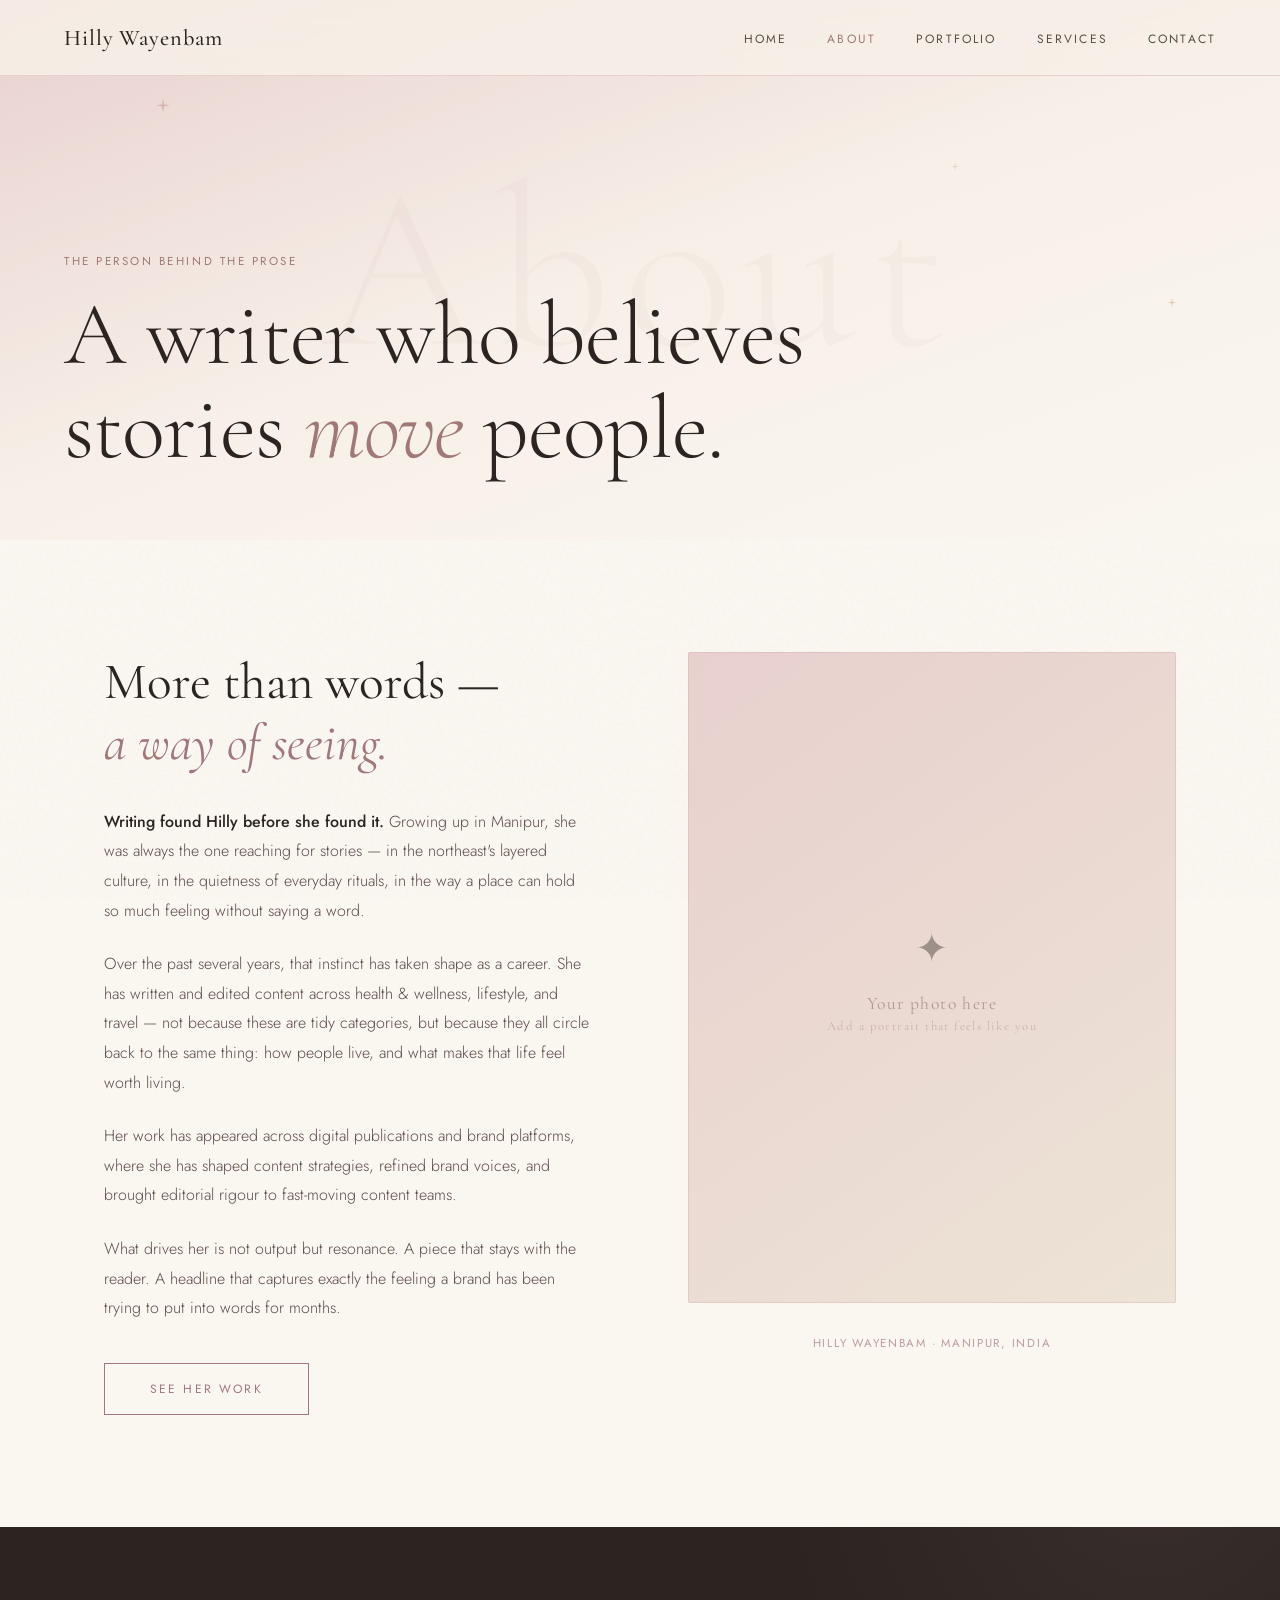
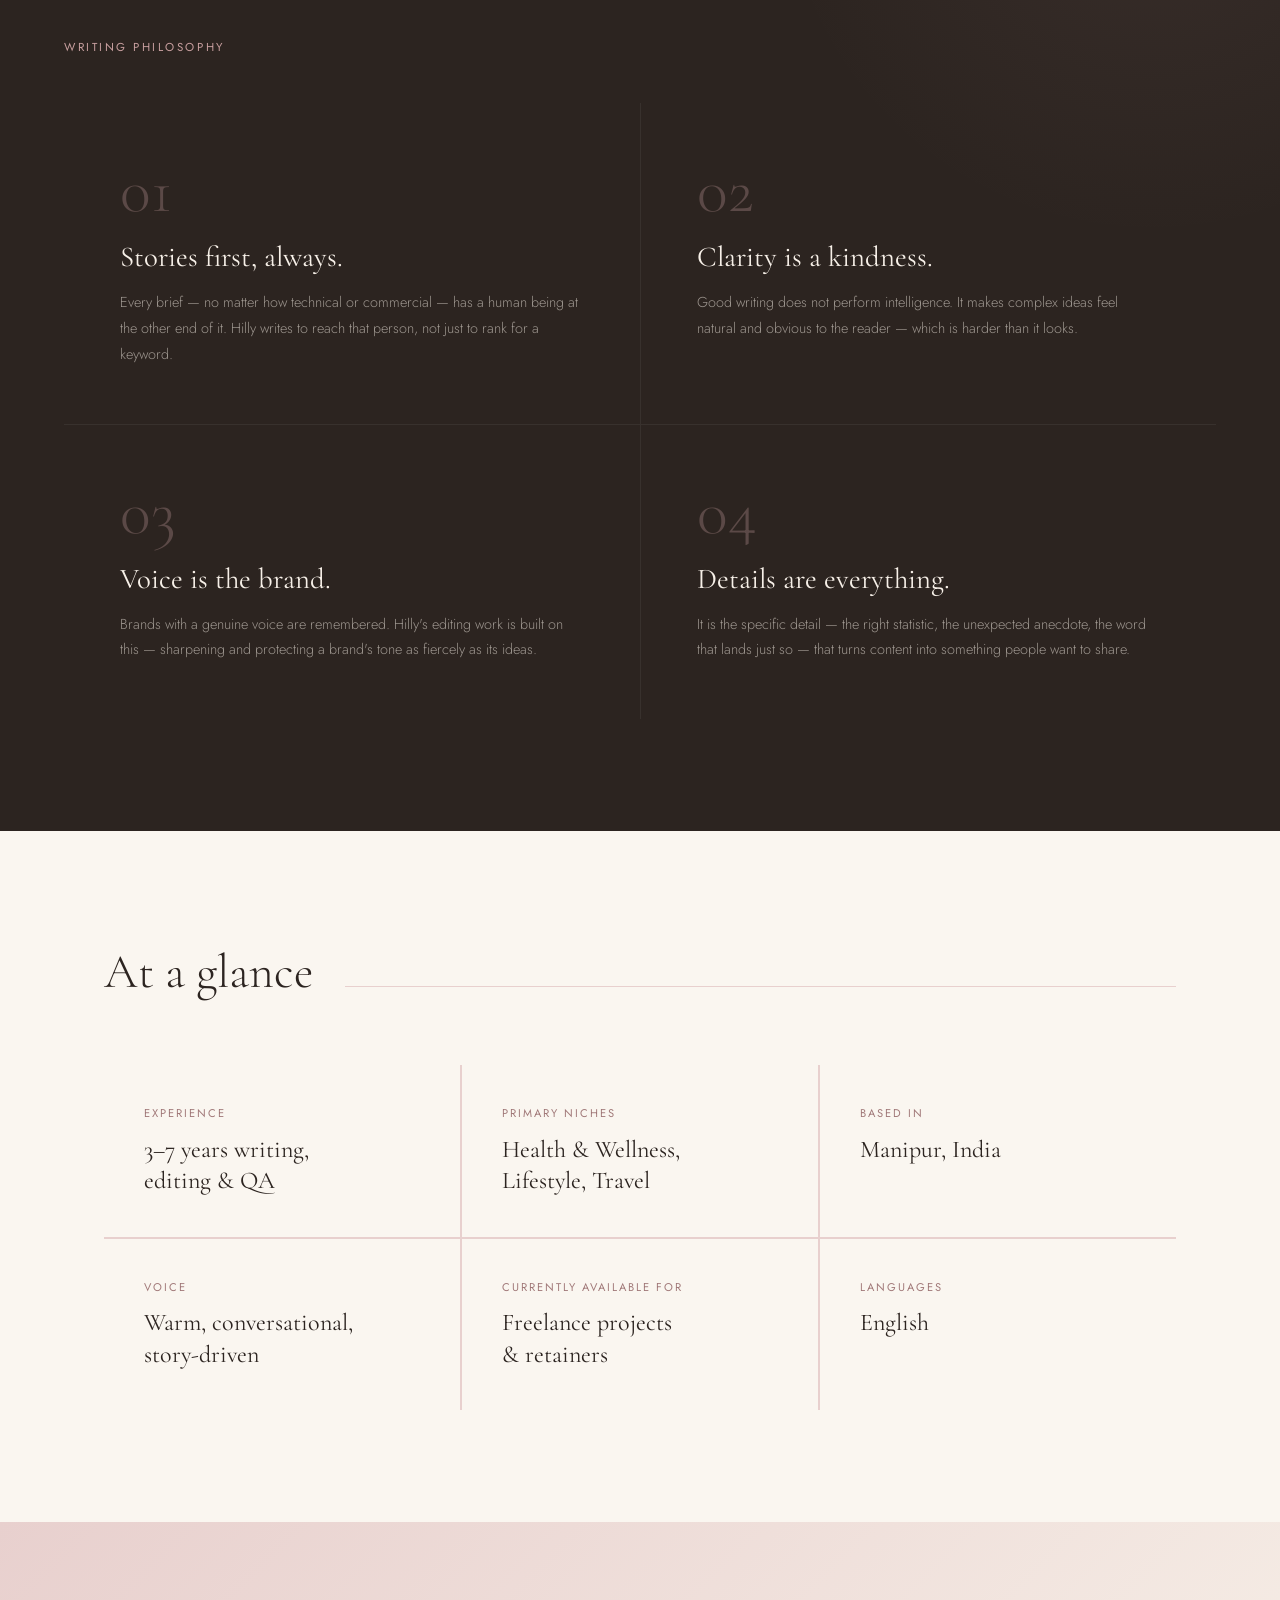
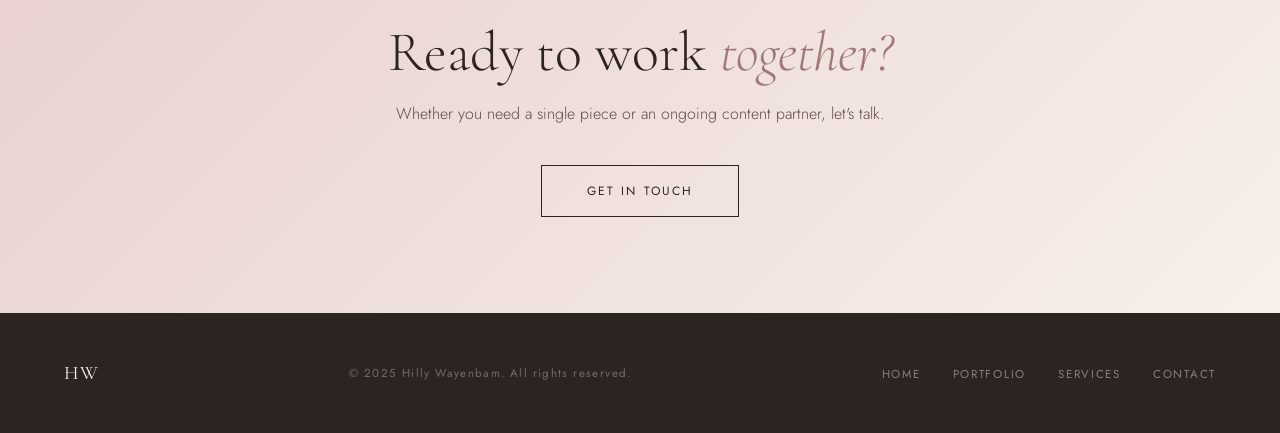
==== about.html @ 3d804603 "about.html" ====
<!DOCTYPE html>
<html lang="en">
<head>
  <meta charset="UTF-8" />
  <meta name="viewport" content="width=device-width, initial-scale=1.0" />
  <title>About — Hilly Wayenbam</title>
  <link href="https://fonts.googleapis.com/css2?family=Cormorant+Garamond:ital,wght@0,300;0,400;0,500;0,600;1,300;1,400;1,500&family=Jost:wght@300;400;500&display=swap" rel="stylesheet" />
  <style>
    :root {
      --rose: #c9a0a0;
      --rose-light: #e8d0ce;
      --rose-deep: #a07878;
      --parchment: #f7f0e8;
      --parchment-dark: #ede3d6;
      --ink: #2c2420;
      --ink-light: #5c4c46;
      --gold: #c8a96e;
      --gold-pale: #e8d8b8;
      --cream: #faf6f0;
    }

    *, *::before, *::after { box-sizing: border-box; margin: 0; padding: 0; }

    html { scroll-behavior: smooth; }

    body {
      font-family: 'Jost', sans-serif;
      background-color: var(--cream);
      color: var(--ink);
      overflow-x: hidden;
    }

    /* ── NOISE TEXTURE OVERLAY ── */
    body::before {
      content: '';
      position: fixed;
      inset: 0;
      background-image: url("data:image/svg+xml,%3Csvg viewBox='0 0 256 256' xmlns='http://www.w3.org/2000/svg'%3E%3Cfilter id='noise'%3E%3CfeTurbulence type='fractalNoise' baseFrequency='0.9' numOctaves='4' stitchTiles='stitch'/%3E%3C/filter%3E%3Crect width='100%25' height='100%25' filter='url(%23noise)' opacity='0.04'/%3E%3C/svg%3E");
      pointer-events: none;
      z-index: 0;
      opacity: 0.5;
    }

    /* ── NAV ── */
    nav {
      position: fixed;
      top: 0; left: 0; right: 0;
      z-index: 100;
      padding: 1.5rem 4rem;
      display: flex;
      justify-content: space-between;
      align-items: center;
      background: rgba(247, 240, 232, 0.85);
      backdrop-filter: blur(12px);
      border-bottom: 1px solid var(--rose-light);
    }

    .nav-logo {
      font-family: 'Cormorant Garamond', serif;
      font-size: 1.4rem;
      font-weight: 500;
      color: var(--ink);
      text-decoration: none;
      letter-spacing: 0.04em;
    }

    .nav-links {
      display: flex;
      gap: 2.5rem;
      list-style: none;
    }

    .nav-links a {
      font-family: 'Jost', sans-serif;
      font-size: 0.75rem;
      font-weight: 400;
      letter-spacing: 0.18em;
      text-transform: uppercase;
      color: var(--ink-light);
      text-decoration: none;
      transition: color 0.3s;
    }

    .nav-links a:hover,
    .nav-links a.active { color: var(--rose-deep); }

    /* ── HERO ── */
    .hero {
      min-height: 60vh;
      display: flex;
      flex-direction: column;
      justify-content: flex-end;
      padding: 10rem 4rem 4rem;
      position: relative;
      background: linear-gradient(160deg, var(--rose-light) 0%, var(--parchment) 50%, var(--cream) 100%);
      overflow: hidden;
    }

    .hero-bg-text {
      position: absolute;
      top: 50%;
      left: 50%;
      transform: translate(-50%, -50%);
      font-family: 'Cormorant Garamond', serif;
      font-size: clamp(8rem, 18vw, 20rem);
      font-weight: 300;
      color: rgba(201, 160, 160, 0.08);
      white-space: nowrap;
      pointer-events: none;
      letter-spacing: 0.05em;
      user-select: none;
    }

    /* Sparkle stars */
    .star {
      position: absolute;
      pointer-events: none;
    }

    .star svg { display: block; }

    .hero-eyebrow {
      font-size: 0.72rem;
      letter-spacing: 0.22em;
      text-transform: uppercase;
      color: var(--rose-deep);
      margin-bottom: 1.2rem;
      opacity: 0;
      animation: fadeUp 0.8s 0.2s forwards;
    }

    .hero-title {
      font-family: 'Cormorant Garamond', serif;
      font-size: clamp(3.5rem, 7vw, 6.5rem);
      font-weight: 300;
      line-height: 1.05;
      color: var(--ink);
      letter-spacing: -0.01em;
      opacity: 0;
      animation: fadeUp 0.8s 0.4s forwards;
    }

    .hero-title em {
      font-style: italic;
      color: var(--rose-deep);
    }

    /* ── MAIN CONTENT ── */
    main {
      position: relative;
      z-index: 1;
    }

    /* ── STORY SECTION ── */
    .story {
      display: grid;
      grid-template-columns: 1fr 1fr;
      gap: 6rem;
      padding: 7rem 4rem;
      max-width: 1200px;
      margin: 0 auto;
      align-items: start;
    }

    .story-text h2 {
      font-family: 'Cormorant Garamond', serif;
      font-size: clamp(2rem, 4vw, 3.2rem);
      font-weight: 400;
      line-height: 1.2;
      color: var(--ink);
      margin-bottom: 2rem;
    }

    .story-text h2 em {
      font-style: italic;
      color: var(--rose-deep);
    }

    .story-text p {
      font-size: 1rem;
      line-height: 1.85;
      color: var(--ink-light);
      margin-bottom: 1.5rem;
      font-weight: 300;
    }

    .story-text p strong {
      color: var(--ink);
      font-weight: 500;
    }

    .story-image-col {
      position: sticky;
      top: 8rem;
      display: flex;
      flex-direction: column;
      gap: 2rem;
    }

    .photo-frame {
      position: relative;
      aspect-ratio: 3/4;
      overflow: hidden;
      border-radius: 2px;
    }

    .photo-placeholder {
      width: 100%;
      height: 100%;
      background: linear-gradient(145deg, var(--rose-light), var(--parchment-dark));
      display: flex;
      flex-direction: column;
      align-items: center;
      justify-content: center;
      gap: 1rem;
    }

    .photo-placeholder-text {
      font-family: 'Cormorant Garamond', serif;
      font-size: 1.1rem;
      font-weight: 400;
      color: var(--rose-deep);
      letter-spacing: 0.08em;
      text-align: center;
      padding: 0 2rem;
      opacity: 0.7;
    }

    .photo-placeholder-icon {
      font-size: 2.5rem;
      opacity: 0.4;
    }

    .photo-frame::after {
      content: '';
      position: absolute;
      inset: 0;
      border: 1px solid rgba(201, 160, 160, 0.3);
      pointer-events: none;
    }

    .photo-caption {
      font-size: 0.72rem;
      letter-spacing: 0.15em;
      text-transform: uppercase;
      color: var(--rose-deep);
      text-align: center;
      opacity: 0.7;
    }

    /* ── PHILOSOPHY SECTION ── */
    .philosophy {
      background: var(--ink);
      padding: 7rem 4rem;
      position: relative;
      overflow: hidden;
    }

    .philosophy::before {
      content: '';
      position: absolute;
      top: -50%;
      right: -20%;
      width: 60%;
      aspect-ratio: 1;
      background: radial-gradient(circle, rgba(201, 160, 160, 0.08) 0%, transparent 70%);
      pointer-events: none;
    }

    .philosophy-inner {
      max-width: 1200px;
      margin: 0 auto;
    }

    .philosophy-label {
      font-size: 0.72rem;
      letter-spacing: 0.22em;
      text-transform: uppercase;
      color: var(--rose);
      margin-bottom: 3rem;
    }

    .philosophy-grid {
      display: grid;
      grid-template-columns: 1fr 1fr;
      gap: 1px;
      background: rgba(255,255,255,0.06);
    }

    .philosophy-card {
      background: var(--ink);
      padding: 3.5rem;
      transition: background 0.4s;
    }

    .philosophy-card:hover {
      background: rgba(255,255,255,0.03);
    }

    .philosophy-card .number {
      font-family: 'Cormorant Garamond', serif;
      font-size: 4rem;
      font-weight: 300;
      color: var(--rose);
      opacity: 0.3;
      line-height: 1;
      margin-bottom: 1rem;
    }

    .philosophy-card h3 {
      font-family: 'Cormorant Garamond', serif;
      font-size: 1.8rem;
      font-weight: 400;
      color: var(--parchment);
      margin-bottom: 1rem;
    }

    .philosophy-card p {
      font-size: 0.9rem;
      line-height: 1.8;
      color: rgba(247, 240, 232, 0.55);
      font-weight: 300;
    }

    /* ── FAST FACTS ── */
    .facts {
      padding: 7rem 4rem;
      max-width: 1200px;
      margin: 0 auto;
    }

    .facts-header {
      display: flex;
      align-items: baseline;
      gap: 2rem;
      margin-bottom: 4rem;
    }

    .facts-header h2 {
      font-family: 'Cormorant Garamond', serif;
      font-size: clamp(2rem, 4vw, 3rem);
      font-weight: 300;
      color: var(--ink);
    }

    .facts-header .divider {
      flex: 1;
      height: 1px;
      background: var(--rose-light);
    }

    .facts-grid {
      display: grid;
      grid-template-columns: repeat(3, 1fr);
      gap: 2px;
      background: var(--rose-light);
    }

    .fact-item {
      background: var(--cream);
      padding: 2.5rem;
    }

    .fact-label {
      font-size: 0.7rem;
      letter-spacing: 0.18em;
      text-transform: uppercase;
      color: var(--rose-deep);
      margin-bottom: 0.8rem;
    }

    .fact-value {
      font-family: 'Cormorant Garamond', serif;
      font-size: 1.5rem;
      font-weight: 400;
      color: var(--ink);
      line-height: 1.3;
    }

    /* ── CTA ── */
    .cta-strip {
      background: linear-gradient(135deg, var(--rose-light), var(--parchment));
      padding: 6rem 4rem;
      text-align: center;
    }

    .cta-strip h2 {
      font-family: 'Cormorant Garamond', serif;
      font-size: clamp(2rem, 5vw, 3.5rem);
      font-weight: 300;
      color: var(--ink);
      margin-bottom: 1rem;
    }

    .cta-strip h2 em { font-style: italic; color: var(--rose-deep); }

    .cta-strip p {
      font-size: 1rem;
      color: var(--ink-light);
      margin-bottom: 2.5rem;
      font-weight: 300;
    }

    .btn {
      display: inline-block;
      padding: 1rem 2.8rem;
      font-family: 'Jost', sans-serif;
      font-size: 0.75rem;
      font-weight: 400;
      letter-spacing: 0.18em;
      text-transform: uppercase;
      text-decoration: none;
      border: 1px solid var(--ink);
      color: var(--ink);
      background: transparent;
      transition: background 0.3s, color 0.3s;
      cursor: pointer;
    }

    .btn:hover {
      background: var(--ink);
      color: var(--parchment);
    }

    .btn-rose {
      border-color: var(--rose-deep);
      color: var(--rose-deep);
    }

    .btn-rose:hover {
      background: var(--rose-deep);
      color: var(--parchment);
    }

    /* ── FOOTER ── */
    footer {
      background: var(--ink);
      padding: 3rem 4rem;
      display: flex;
      justify-content: space-between;
      align-items: center;
    }

    footer .logo {
      font-family: 'Cormorant Garamond', serif;
      font-size: 1.2rem;
      font-weight: 400;
      color: var(--parchment);
      letter-spacing: 0.06em;
    }

    footer p {
      font-size: 0.72rem;
      letter-spacing: 0.12em;
      color: rgba(247, 240, 232, 0.35);
    }

    footer .footer-links {
      display: flex;
      gap: 2rem;
      list-style: none;
    }

    footer .footer-links a {
      font-size: 0.72rem;
      letter-spacing: 0.15em;
      text-transform: uppercase;
      color: rgba(247, 240, 232, 0.45);
      text-decoration: none;
      transition: color 0.3s;
    }

    footer .footer-links a:hover { color: var(--rose); }

    /* ── ANIMATIONS ── */
    @keyframes fadeUp {
      from { opacity: 0; transform: translateY(24px); }
      to   { opacity: 1; transform: translateY(0); }
    }

    @keyframes sparkle {
      0%, 100% { opacity: 0.2; transform: scale(0.8) rotate(0deg); }
      50%       { opacity: 1;   transform: scale(1.2) rotate(15deg); }
    }

    .fade-up {
      opacity: 0;
      transform: translateY(30px);
      transition: opacity 0.7s ease, transform 0.7s ease;
    }

    .fade-up.visible {
      opacity: 1;
      transform: none;
    }

    /* ── RESPONSIVE ── */
    @media (max-width: 900px) {
      nav { padding: 1.2rem 2rem; }
      .nav-links { gap: 1.5rem; }
      .hero { padding: 8rem 2rem 3rem; }
      .story { grid-template-columns: 1fr; gap: 3rem; padding: 4rem 2rem; }
      .story-image-col { position: static; }
      .philosophy { padding: 5rem 2rem; }
      .philosophy-grid { grid-template-columns: 1fr; }
      .facts { padding: 4rem 2rem; }
      .facts-grid { grid-template-columns: 1fr 1fr; }
      .cta-strip { padding: 4rem 2rem; }
      footer { flex-direction: column; gap: 1.5rem; text-align: center; padding: 2.5rem 2rem; }
    }

    @media (max-width: 600px) {
      .nav-links { display: none; }
      .facts-grid { grid-template-columns: 1fr; }
    }
  </style>
</head>
<body>

  <!-- NAV -->
  <nav>
    <a href="index.html" class="nav-logo">Hilly Wayenbam</a>
    <ul class="nav-links">
      <li><a href="index.html">Home</a></li>
      <li><a href="about.html" class="active">About</a></li>
      <li><a href="portfolio.html">Portfolio</a></li>
      <li><a href="services.html">Services</a></li>
      <li><a href="contact.html">Contact</a></li>
    </ul>
  </nav>

  <!-- HERO -->
  <section class="hero">
    <div class="hero-bg-text">About</div>

    <!-- Sparkle stars -->
    <div class="star" style="top:18%;left:12%;animation:sparkle 3.2s infinite;">
      <svg width="18" height="18" viewBox="0 0 24 24" fill="none">
        <path d="M12 2 L13.5 9.5 L21 11 L13.5 12.5 L12 20 L10.5 12.5 L3 11 L10.5 9.5 Z" fill="#c9a0a0" opacity="0.6"/>
      </svg>
    </div>
    <div class="star" style="top:55%;right:8%;animation:sparkle 2.8s 0.6s infinite;">
      <svg width="12" height="12" viewBox="0 0 24 24" fill="none">
        <path d="M12 2 L13.5 9.5 L21 11 L13.5 12.5 L12 20 L10.5 12.5 L3 11 L10.5 9.5 Z" fill="#c8a96e" opacity="0.5"/>
      </svg>
    </div>
    <div class="star" style="top:30%;right:25%;animation:sparkle 4s 1.2s infinite;">
      <svg width="10" height="10" viewBox="0 0 24 24" fill="none">
        <path d="M12 2 L13.5 9.5 L21 11 L13.5 12.5 L12 20 L10.5 12.5 L3 11 L10.5 9.5 Z" fill="#c9a0a0" opacity="0.4"/>
      </svg>
    </div>

    <p class="hero-eyebrow">The person behind the prose</p>
    <h1 class="hero-title">A writer who believes<br>stories <em>move</em> people.</h1>
  </section>

  <main>

    <!-- STORY -->
    <section class="story">
      <div class="story-text">
        <h2 class="fade-up">More than words —<br><em>a way of seeing.</em></h2>

        <p class="fade-up">
          <!-- PLACEHOLDER — Hilly to rewrite in her own voice -->
          <strong>Writing found Hilly before she found it.</strong> Growing up in Manipur, she was always the one reaching for stories — in the northeast's layered culture, in the quietness of everyday rituals, in the way a place can hold so much feeling without saying a word.
        </p>
        <p class="fade-up">
          Over the past several years, that instinct has taken shape as a career. She has written and edited content across health &amp; wellness, lifestyle, and travel — not because these are tidy categories, but because they all circle back to the same thing: how people live, and what makes that life feel worth living.
        </p>
        <p class="fade-up">
          Her work has appeared across digital publications and brand platforms, where she has shaped content strategies, refined brand voices, and brought editorial rigour to fast-moving content teams.
        </p>
        <p class="fade-up">
          <!-- PLACEHOLDER — Add real published credits here -->
          What drives her is not output but resonance. A piece that stays with the reader. A headline that captures exactly the feeling a brand has been trying to put into words for months.
        </p>

        <a href="portfolio.html" class="btn btn-rose fade-up" style="margin-top:1rem;">See her work</a>
      </div>

      <div class="story-image-col fade-up">
        <div class="photo-frame">
          <div class="photo-placeholder">
            <div class="photo-placeholder-icon">✦</div>
            <div class="photo-placeholder-text">Your photo here<br><small style="font-size:0.8rem;opacity:0.6">Add a portrait that feels like you</small></div>
          </div>
        </div>
        <p class="photo-caption">Hilly Wayenbam · Manipur, India</p>
      </div>
    </section>

    <!-- PHILOSOPHY -->
    <section class="philosophy">
      <div class="philosophy-inner">
        <p class="philosophy-label fade-up">Writing philosophy</p>
        <div class="philosophy-grid">

          <div class="philosophy-card fade-up">
            <div class="number">01</div>
            <h3>Stories first, always.</h3>
            <p>Every brief — no matter how technical or commercial — has a human being at the other end of it. Hilly writes to reach that person, not just to rank for a keyword.</p>
          </div>

          <div class="philosophy-card fade-up">
            <div class="number">02</div>
            <h3>Clarity is a kindness.</h3>
            <p>Good writing does not perform intelligence. It makes complex ideas feel natural and obvious to the reader — which is harder than it looks.</p>
          </div>

          <div class="philosophy-card fade-up">
            <div class="number">03</div>
            <h3>Voice is the brand.</h3>
            <p>Brands with a genuine voice are remembered. Hilly's editing work is built on this — sharpening and protecting a brand's tone as fiercely as its ideas.</p>
          </div>

          <div class="philosophy-card fade-up">
            <div class="number">04</div>
            <h3>Details are everything.</h3>
            <p>It is the specific detail — the right statistic, the unexpected anecdote, the word that lands just so — that turns content into something people want to share.</p>
          </div>

        </div>
      </div>
    </section>

    <!-- FACTS -->
    <section class="facts">
      <div class="facts-header">
        <h2 class="fade-up">At a glance</h2>
        <div class="divider"></div>
      </div>
      <div class="facts-grid">
        <div class="fact-item fade-up">
          <div class="fact-label">Experience</div>
          <div class="fact-value">3–7 years writing,<br>editing &amp; QA</div>
        </div>
        <div class="fact-item fade-up">
          <div class="fact-label">Primary niches</div>
          <div class="fact-value">Health &amp; Wellness,<br>Lifestyle, Travel</div>
        </div>
        <div class="fact-item fade-up">
          <div class="fact-label">Based in</div>
          <div class="fact-value">Manipur, India</div>
        </div>
        <div class="fact-item fade-up">
          <div class="fact-label">Voice</div>
          <div class="fact-value">Warm, conversational,<br>story-driven</div>
        </div>
        <div class="fact-item fade-up">
          <div class="fact-label">Currently available for</div>
          <div class="fact-value">Freelance projects<br>&amp; retainers</div>
        </div>
        <div class="fact-item fade-up">
          <div class="fact-label">Languages</div>
          <div class="fact-value">English<br><!-- Add others --></div>
        </div>
      </div>
    </section>

    <!-- CTA -->
    <section class="cta-strip">
      <h2>Ready to work <em>together?</em></h2>
      <p>Whether you need a single piece or an ongoing content partner, let's talk.</p>
      <a href="contact.html" class="btn">Get in touch</a>
    </section>

  </main>

  <!-- FOOTER -->
  <footer>
    <div class="logo">HW</div>
    <p>© 2025 Hilly Wayenbam. All rights reserved.</p>
    <ul class="footer-links">
      <li><a href="index.html">Home</a></li>
      <li><a href="portfolio.html">Portfolio</a></li>
      <li><a href="services.html">Services</a></li>
      <li><a href="contact.html">Contact</a></li>
    </ul>
  </footer>

  <script>
    // Intersection Observer for fade-up animations
    const observer = new IntersectionObserver((entries) => {
      entries.forEach(entry => {
        if (entry.isIntersecting) {
          entry.target.classList.add('visible');
        }
      });
    }, { threshold: 0.12 });

    document.querySelectorAll('.fade-up').forEach(el => observer.observe(el));
  </script>
</body>
</html>
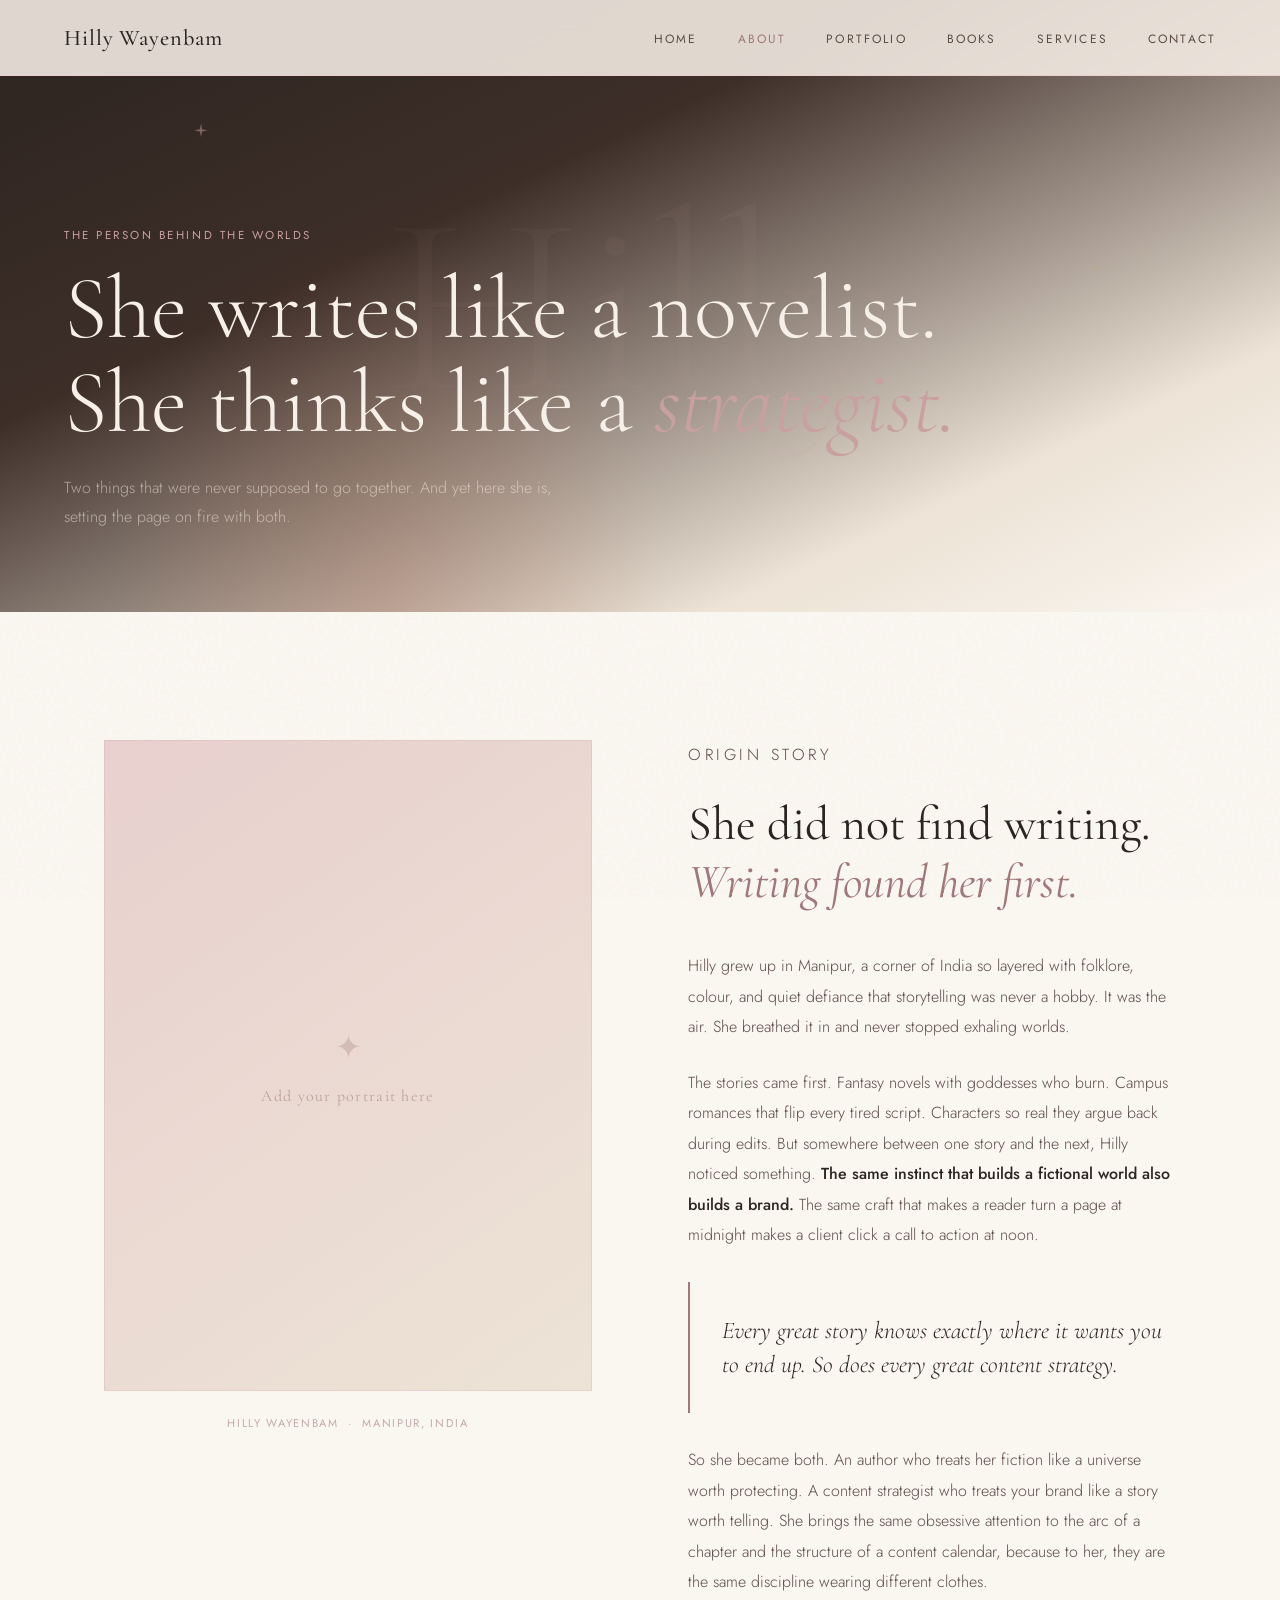
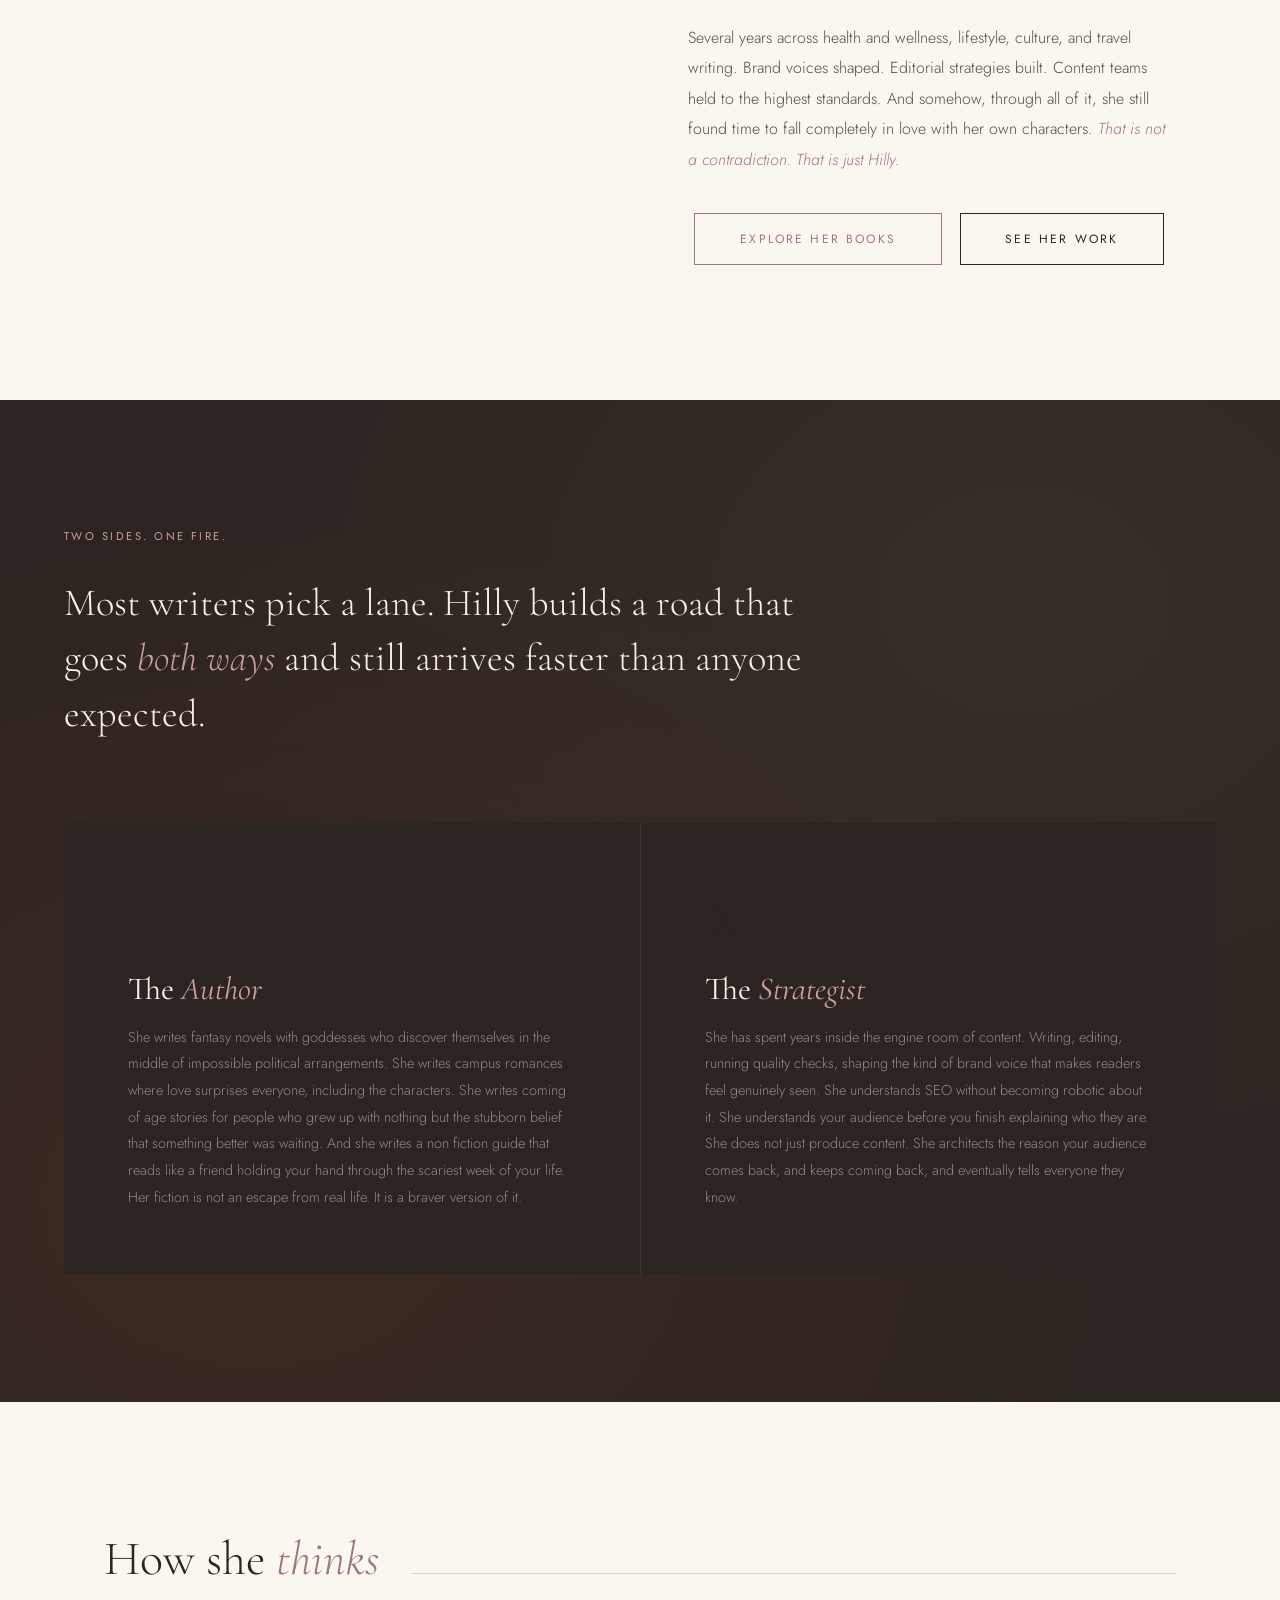
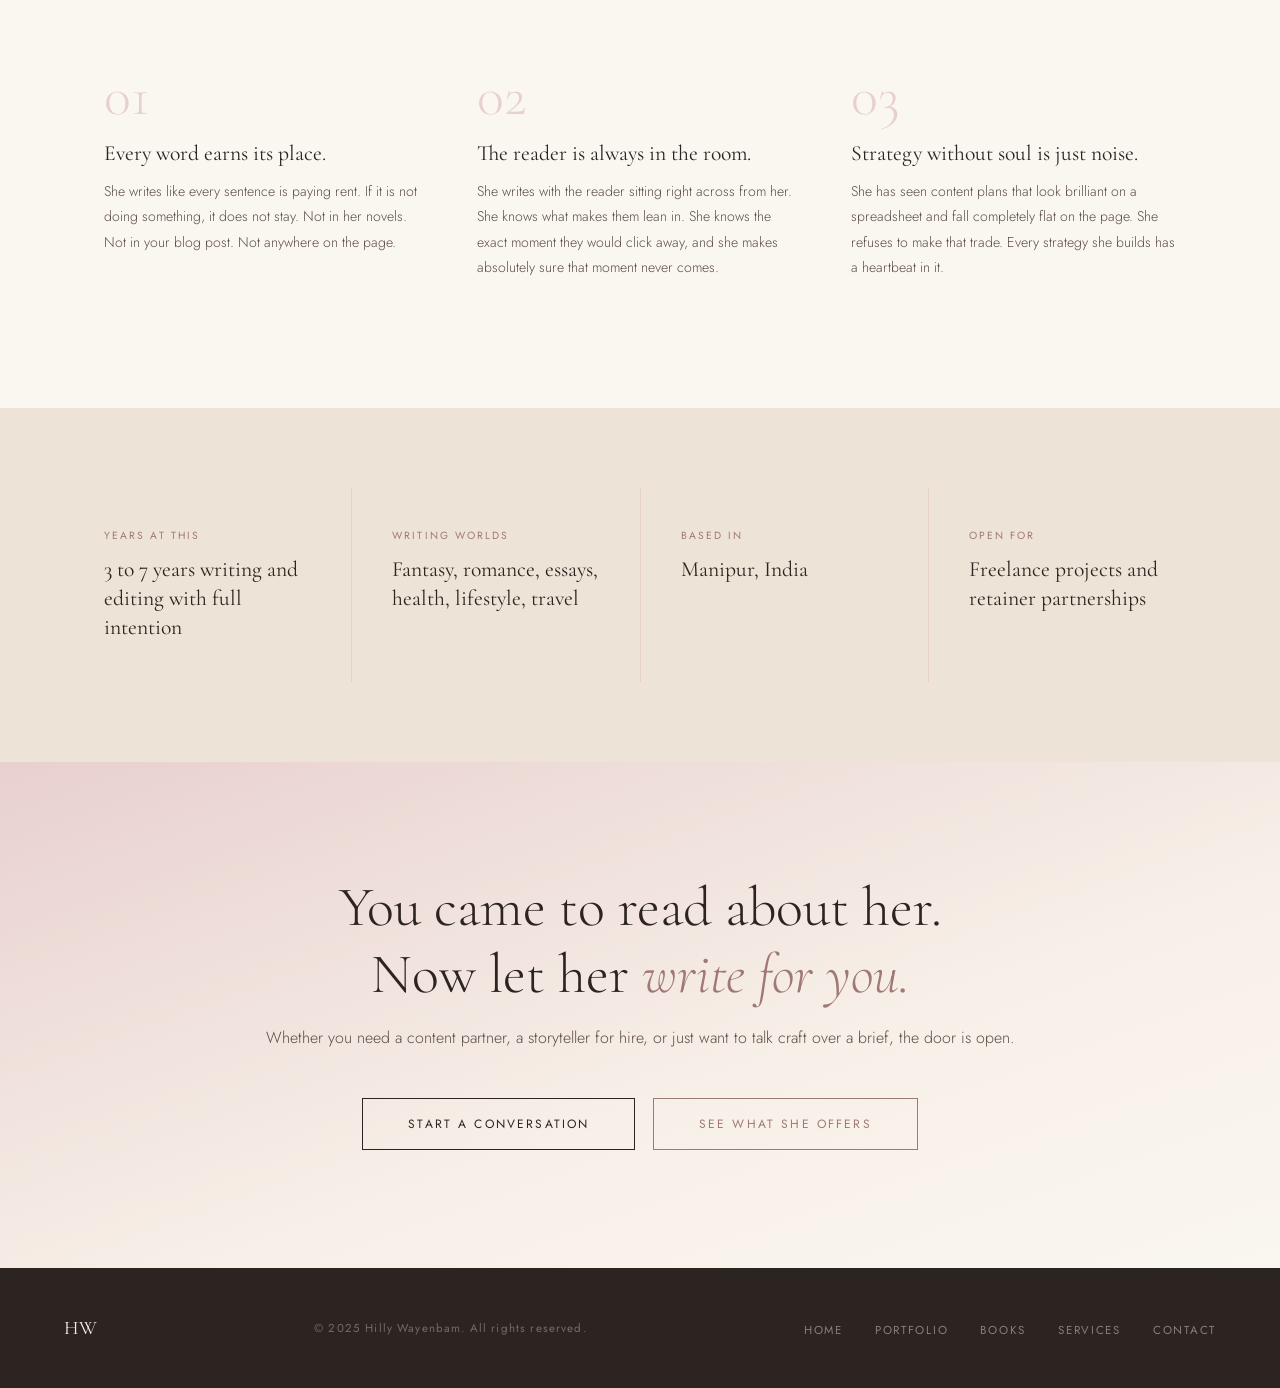
==== commit 3322e677: "about.html" ====
--- a/about.html
+++ b/about.html
@@ -7,689 +7,267 @@
   <link href="https://fonts.googleapis.com/css2?family=Cormorant+Garamond:ital,wght@0,300;0,400;0,500;0,600;1,300;1,400;1,500&family=Jost:wght@300;400;500&display=swap" rel="stylesheet" />
   <style>
     :root {
-      --rose: #c9a0a0;
-      --rose-light: #e8d0ce;
-      --rose-deep: #a07878;
-      --parchment: #f7f0e8;
-      --parchment-dark: #ede3d6;
-      --ink: #2c2420;
-      --ink-light: #5c4c46;
-      --gold: #c8a96e;
-      --gold-pale: #e8d8b8;
-      --cream: #faf6f0;
-    }
-
+      --rose: #c9a0a0; --rose-light: #e8d0ce; --rose-deep: #a07878;
+      --parchment: #f7f0e8; --parchment-dark: #ede3d6;
+      --ink: #2c2420; --ink-light: #5c4c46;
+      --gold: #c8a96e; --cream: #faf6f0; --ember: #c45c3a;
+    }
     *, *::before, *::after { box-sizing: border-box; margin: 0; padding: 0; }
-
     html { scroll-behavior: smooth; }
-
-    body {
-      font-family: 'Jost', sans-serif;
-      background-color: var(--cream);
-      color: var(--ink);
-      overflow-x: hidden;
-    }
-
-    /* ── NOISE TEXTURE OVERLAY ── */
+    body { font-family: 'Jost', sans-serif; background: var(--cream); color: var(--ink); overflow-x: hidden; }
     body::before {
-      content: '';
-      position: fixed;
-      inset: 0;
-      background-image: url("data:image/svg+xml,%3Csvg viewBox='0 0 256 256' xmlns='http://www.w3.org/2000/svg'%3E%3Cfilter id='noise'%3E%3CfeTurbulence type='fractalNoise' baseFrequency='0.9' numOctaves='4' stitchTiles='stitch'/%3E%3C/filter%3E%3Crect width='100%25' height='100%25' filter='url(%23noise)' opacity='0.04'/%3E%3C/svg%3E");
-      pointer-events: none;
-      z-index: 0;
-      opacity: 0.5;
-    }
-
-    /* ── NAV ── */
+      content: ''; position: fixed; inset: 0;
+      background-image: url("data:image/svg+xml,%3Csvg viewBox='0 0 256 256' xmlns='http://www.w3.org/2000/svg'%3E%3Cfilter id='n'%3E%3CfeTurbulence type='fractalNoise' baseFrequency='0.9' numOctaves='4' stitchTiles='stitch'/%3E%3C/filter%3E%3Crect width='100%25' height='100%25' filter='url(%23n)' opacity='0.04'/%3E%3C/svg%3E");
+      pointer-events: none; z-index: 0; opacity: 0.5;
+    }
     nav {
-      position: fixed;
-      top: 0; left: 0; right: 0;
-      z-index: 100;
-      padding: 1.5rem 4rem;
-      display: flex;
-      justify-content: space-between;
-      align-items: center;
-      background: rgba(247, 240, 232, 0.85);
-      backdrop-filter: blur(12px);
+      position: fixed; top: 0; left: 0; right: 0; z-index: 100;
+      padding: 1.5rem 4rem; display: flex; justify-content: space-between; align-items: center;
+      background: rgba(247,240,232,0.88); backdrop-filter: blur(14px);
       border-bottom: 1px solid var(--rose-light);
     }
-
-    .nav-logo {
-      font-family: 'Cormorant Garamond', serif;
-      font-size: 1.4rem;
-      font-weight: 500;
-      color: var(--ink);
-      text-decoration: none;
-      letter-spacing: 0.04em;
-    }
-
-    .nav-links {
-      display: flex;
-      gap: 2.5rem;
-      list-style: none;
-    }
-
-    .nav-links a {
-      font-family: 'Jost', sans-serif;
-      font-size: 0.75rem;
-      font-weight: 400;
-      letter-spacing: 0.18em;
-      text-transform: uppercase;
-      color: var(--ink-light);
-      text-decoration: none;
-      transition: color 0.3s;
-    }
-
-    .nav-links a:hover,
-    .nav-links a.active { color: var(--rose-deep); }
-
-    /* ── HERO ── */
+    .nav-logo { font-family: 'Cormorant Garamond', serif; font-size: 1.4rem; font-weight: 500; color: var(--ink); text-decoration: none; letter-spacing: 0.04em; }
+    .nav-links { display: flex; gap: 2.5rem; list-style: none; }
+    .nav-links a { font-size: 0.75rem; letter-spacing: 0.18em; text-transform: uppercase; color: var(--ink-light); text-decoration: none; transition: color 0.3s; }
+    .nav-links a:hover, .nav-links a.active { color: var(--rose-deep); }
     .hero {
-      min-height: 60vh;
-      display: flex;
-      flex-direction: column;
-      justify-content: flex-end;
-      padding: 10rem 4rem 4rem;
-      position: relative;
-      background: linear-gradient(160deg, var(--rose-light) 0%, var(--parchment) 50%, var(--cream) 100%);
-      overflow: hidden;
-    }
-
+      min-height: 68vh; display: flex; flex-direction: column; justify-content: flex-end;
+      padding: 10rem 4rem 5rem;
+      background: linear-gradient(155deg, #2c2420 0%, #3d2e28 35%, var(--parchment-dark) 78%, var(--cream) 100%);
+      position: relative; overflow: hidden;
+    }
     .hero-bg-text {
-      position: absolute;
-      top: 50%;
-      left: 50%;
-      transform: translate(-50%, -50%);
-      font-family: 'Cormorant Garamond', serif;
-      font-size: clamp(8rem, 18vw, 20rem);
-      font-weight: 300;
-      color: rgba(201, 160, 160, 0.08);
-      white-space: nowrap;
-      pointer-events: none;
-      letter-spacing: 0.05em;
-      user-select: none;
-    }
-
-    /* Sparkle stars */
-    .star {
-      position: absolute;
-      pointer-events: none;
-    }
-
-    .star svg { display: block; }
-
-    .hero-eyebrow {
-      font-size: 0.72rem;
-      letter-spacing: 0.22em;
-      text-transform: uppercase;
-      color: var(--rose-deep);
-      margin-bottom: 1.2rem;
-      opacity: 0;
-      animation: fadeUp 0.8s 0.2s forwards;
-    }
-
-    .hero-title {
-      font-family: 'Cormorant Garamond', serif;
-      font-size: clamp(3.5rem, 7vw, 6.5rem);
-      font-weight: 300;
-      line-height: 1.05;
-      color: var(--ink);
-      letter-spacing: -0.01em;
-      opacity: 0;
-      animation: fadeUp 0.8s 0.4s forwards;
-    }
-
-    .hero-title em {
-      font-style: italic;
-      color: var(--rose-deep);
-    }
-
-    /* ── MAIN CONTENT ── */
-    main {
-      position: relative;
-      z-index: 1;
-    }
-
-    /* ── STORY SECTION ── */
-    .story {
-      display: grid;
-      grid-template-columns: 1fr 1fr;
-      gap: 6rem;
-      padding: 7rem 4rem;
-      max-width: 1200px;
-      margin: 0 auto;
-      align-items: start;
-    }
-
-    .story-text h2 {
-      font-family: 'Cormorant Garamond', serif;
-      font-size: clamp(2rem, 4vw, 3.2rem);
-      font-weight: 400;
-      line-height: 1.2;
-      color: var(--ink);
-      margin-bottom: 2rem;
-    }
-
-    .story-text h2 em {
-      font-style: italic;
-      color: var(--rose-deep);
-    }
-
-    .story-text p {
-      font-size: 1rem;
-      line-height: 1.85;
-      color: var(--ink-light);
-      margin-bottom: 1.5rem;
-      font-weight: 300;
-    }
-
-    .story-text p strong {
-      color: var(--ink);
-      font-weight: 500;
-    }
-
-    .story-image-col {
-      position: sticky;
-      top: 8rem;
-      display: flex;
-      flex-direction: column;
-      gap: 2rem;
-    }
-
-    .photo-frame {
-      position: relative;
-      aspect-ratio: 3/4;
-      overflow: hidden;
-      border-radius: 2px;
-    }
-
-    .photo-placeholder {
-      width: 100%;
-      height: 100%;
-      background: linear-gradient(145deg, var(--rose-light), var(--parchment-dark));
-      display: flex;
-      flex-direction: column;
-      align-items: center;
-      justify-content: center;
-      gap: 1rem;
-    }
-
-    .photo-placeholder-text {
-      font-family: 'Cormorant Garamond', serif;
-      font-size: 1.1rem;
-      font-weight: 400;
-      color: var(--rose-deep);
-      letter-spacing: 0.08em;
-      text-align: center;
-      padding: 0 2rem;
-      opacity: 0.7;
-    }
-
-    .photo-placeholder-icon {
-      font-size: 2.5rem;
-      opacity: 0.4;
-    }
-
-    .photo-frame::after {
-      content: '';
-      position: absolute;
-      inset: 0;
-      border: 1px solid rgba(201, 160, 160, 0.3);
-      pointer-events: none;
-    }
-
-    .photo-caption {
-      font-size: 0.72rem;
-      letter-spacing: 0.15em;
-      text-transform: uppercase;
-      color: var(--rose-deep);
-      text-align: center;
-      opacity: 0.7;
-    }
-
-    /* ── PHILOSOPHY SECTION ── */
-    .philosophy {
-      background: var(--ink);
-      padding: 7rem 4rem;
-      position: relative;
-      overflow: hidden;
-    }
-
-    .philosophy::before {
-      content: '';
-      position: absolute;
-      top: -50%;
-      right: -20%;
-      width: 60%;
-      aspect-ratio: 1;
-      background: radial-gradient(circle, rgba(201, 160, 160, 0.08) 0%, transparent 70%);
-      pointer-events: none;
-    }
-
-    .philosophy-inner {
-      max-width: 1200px;
-      margin: 0 auto;
-    }
-
-    .philosophy-label {
-      font-size: 0.72rem;
-      letter-spacing: 0.22em;
-      text-transform: uppercase;
-      color: var(--rose);
-      margin-bottom: 3rem;
-    }
-
-    .philosophy-grid {
-      display: grid;
-      grid-template-columns: 1fr 1fr;
-      gap: 1px;
-      background: rgba(255,255,255,0.06);
-    }
-
-    .philosophy-card {
-      background: var(--ink);
-      padding: 3.5rem;
-      transition: background 0.4s;
-    }
-
-    .philosophy-card:hover {
-      background: rgba(255,255,255,0.03);
-    }
-
-    .philosophy-card .number {
-      font-family: 'Cormorant Garamond', serif;
-      font-size: 4rem;
-      font-weight: 300;
-      color: var(--rose);
-      opacity: 0.3;
-      line-height: 1;
-      margin-bottom: 1rem;
-    }
-
-    .philosophy-card h3 {
-      font-family: 'Cormorant Garamond', serif;
-      font-size: 1.8rem;
-      font-weight: 400;
-      color: var(--parchment);
-      margin-bottom: 1rem;
-    }
-
-    .philosophy-card p {
-      font-size: 0.9rem;
-      line-height: 1.8;
-      color: rgba(247, 240, 232, 0.55);
-      font-weight: 300;
-    }
-
-    /* ── FAST FACTS ── */
-    .facts {
-      padding: 7rem 4rem;
-      max-width: 1200px;
-      margin: 0 auto;
-    }
-
-    .facts-header {
-      display: flex;
-      align-items: baseline;
-      gap: 2rem;
-      margin-bottom: 4rem;
-    }
-
-    .facts-header h2 {
-      font-family: 'Cormorant Garamond', serif;
-      font-size: clamp(2rem, 4vw, 3rem);
-      font-weight: 300;
-      color: var(--ink);
-    }
-
-    .facts-header .divider {
-      flex: 1;
-      height: 1px;
-      background: var(--rose-light);
-    }
-
-    .facts-grid {
-      display: grid;
-      grid-template-columns: repeat(3, 1fr);
-      gap: 2px;
-      background: var(--rose-light);
-    }
-
-    .fact-item {
-      background: var(--cream);
-      padding: 2.5rem;
-    }
-
-    .fact-label {
-      font-size: 0.7rem;
-      letter-spacing: 0.18em;
-      text-transform: uppercase;
-      color: var(--rose-deep);
-      margin-bottom: 0.8rem;
-    }
-
-    .fact-value {
-      font-family: 'Cormorant Garamond', serif;
-      font-size: 1.5rem;
-      font-weight: 400;
-      color: var(--ink);
-      line-height: 1.3;
-    }
-
-    /* ── CTA ── */
-    .cta-strip {
-      background: linear-gradient(135deg, var(--rose-light), var(--parchment));
-      padding: 6rem 4rem;
-      text-align: center;
-    }
-
-    .cta-strip h2 {
-      font-family: 'Cormorant Garamond', serif;
-      font-size: clamp(2rem, 5vw, 3.5rem);
-      font-weight: 300;
-      color: var(--ink);
-      margin-bottom: 1rem;
-    }
-
-    .cta-strip h2 em { font-style: italic; color: var(--rose-deep); }
-
-    .cta-strip p {
-      font-size: 1rem;
-      color: var(--ink-light);
-      margin-bottom: 2.5rem;
-      font-weight: 300;
-    }
-
-    .btn {
-      display: inline-block;
-      padding: 1rem 2.8rem;
-      font-family: 'Jost', sans-serif;
-      font-size: 0.75rem;
-      font-weight: 400;
-      letter-spacing: 0.18em;
-      text-transform: uppercase;
-      text-decoration: none;
-      border: 1px solid var(--ink);
-      color: var(--ink);
-      background: transparent;
-      transition: background 0.3s, color 0.3s;
-      cursor: pointer;
-    }
-
-    .btn:hover {
-      background: var(--ink);
-      color: var(--parchment);
-    }
-
-    .btn-rose {
-      border-color: var(--rose-deep);
-      color: var(--rose-deep);
-    }
-
-    .btn-rose:hover {
-      background: var(--rose-deep);
-      color: var(--parchment);
-    }
-
-    /* ── FOOTER ── */
-    footer {
-      background: var(--ink);
-      padding: 3rem 4rem;
-      display: flex;
-      justify-content: space-between;
-      align-items: center;
-    }
-
-    footer .logo {
-      font-family: 'Cormorant Garamond', serif;
-      font-size: 1.2rem;
-      font-weight: 400;
-      color: var(--parchment);
-      letter-spacing: 0.06em;
-    }
-
-    footer p {
-      font-size: 0.72rem;
-      letter-spacing: 0.12em;
-      color: rgba(247, 240, 232, 0.35);
-    }
-
-    footer .footer-links {
-      display: flex;
-      gap: 2rem;
-      list-style: none;
-    }
-
-    footer .footer-links a {
-      font-size: 0.72rem;
-      letter-spacing: 0.15em;
-      text-transform: uppercase;
-      color: rgba(247, 240, 232, 0.45);
-      text-decoration: none;
-      transition: color 0.3s;
-    }
-
-    footer .footer-links a:hover { color: var(--rose); }
-
-    /* ── ANIMATIONS ── */
-    @keyframes fadeUp {
-      from { opacity: 0; transform: translateY(24px); }
-      to   { opacity: 1; transform: translateY(0); }
-    }
-
-    @keyframes sparkle {
-      0%, 100% { opacity: 0.2; transform: scale(0.8) rotate(0deg); }
-      50%       { opacity: 1;   transform: scale(1.2) rotate(15deg); }
-    }
-
-    .fade-up {
-      opacity: 0;
-      transform: translateY(30px);
-      transition: opacity 0.7s ease, transform 0.7s ease;
-    }
-
-    .fade-up.visible {
-      opacity: 1;
-      transform: none;
-    }
-
-    /* ── RESPONSIVE ── */
-    @media (max-width: 900px) {
-      nav { padding: 1.2rem 2rem; }
-      .nav-links { gap: 1.5rem; }
-      .hero { padding: 8rem 2rem 3rem; }
-      .story { grid-template-columns: 1fr; gap: 3rem; padding: 4rem 2rem; }
-      .story-image-col { position: static; }
-      .philosophy { padding: 5rem 2rem; }
-      .philosophy-grid { grid-template-columns: 1fr; }
-      .facts { padding: 4rem 2rem; }
-      .facts-grid { grid-template-columns: 1fr 1fr; }
-      .cta-strip { padding: 4rem 2rem; }
-      footer { flex-direction: column; gap: 1.5rem; text-align: center; padding: 2.5rem 2rem; }
-    }
-
-    @media (max-width: 600px) {
-      .nav-links { display: none; }
-      .facts-grid { grid-template-columns: 1fr; }
-    }
+      position: absolute; top: 50%; left: 50%; transform: translate(-50%, -50%);
+      font-family: 'Cormorant Garamond', serif; font-size: clamp(8rem, 20vw, 22rem);
+      font-weight: 300; color: rgba(201,160,160,0.05); white-space: nowrap; pointer-events: none; user-select: none;
+    }
+    .ember-glow {
+      position: absolute; bottom: 0; left: 8%; width: 45%; height: 65%;
+      background: radial-gradient(ellipse at bottom, rgba(196,92,58,0.16) 0%, transparent 68%); pointer-events: none;
+    }
+    .star { position: absolute; pointer-events: none; }
+    @keyframes sparkle { 0%,100%{opacity:.2;transform:scale(.8) rotate(0deg)} 50%{opacity:1;transform:scale(1.3) rotate(18deg)} }
+    @keyframes fadeUp { from{opacity:0;transform:translateY(28px)} to{opacity:1;transform:translateY(0)} }
+    .hero-eyebrow { font-size:.72rem; letter-spacing:.22em; text-transform:uppercase; color:var(--rose); margin-bottom:1.2rem; opacity:0; animation:fadeUp .8s .2s forwards; }
+    .hero-title { font-family:'Cormorant Garamond',serif; font-size:clamp(3.5rem,7vw,6.5rem); font-weight:300; line-height:1.05; color:var(--parchment); opacity:0; animation:fadeUp .9s .4s forwards; }
+    .hero-title em { font-style:italic; color:var(--rose); }
+    .hero-sub { margin-top:1.5rem; font-size:1rem; font-weight:300; line-height:1.8; color:rgba(247,240,232,.55); max-width:520px; opacity:0; animation:fadeUp .9s .65s forwards; }
+    main { position:relative; z-index:1; }
+    .fade-up { opacity:0; transform:translateY(32px); transition:opacity .75s ease,transform .75s ease; }
+    .fade-up.visible { opacity:1; transform:none; }
+
+    .story { display:grid; grid-template-columns:1fr 1fr; gap:6rem; padding:8rem 4rem; max-width:1200px; margin:0 auto; align-items:start; }
+    .story-image-col { position:sticky; top:8rem; display:flex; flex-direction:column; gap:1.5rem; }
+    .photo-frame { aspect-ratio:3/4; overflow:hidden; position:relative; }
+    .photo-placeholder { width:100%; height:100%; background:linear-gradient(145deg,var(--rose-light),var(--parchment-dark)); display:flex; flex-direction:column; align-items:center; justify-content:center; gap:1rem; }
+    .photo-placeholder-text { font-family:'Cormorant Garamond',serif; font-size:1rem; color:var(--rose-deep); letter-spacing:.08em; text-align:center; padding:0 2rem; opacity:.6; }
+    .photo-frame::after { content:''; position:absolute; inset:0; border:1px solid rgba(201,160,160,.25); pointer-events:none; }
+    .photo-caption { font-size:.7rem; letter-spacing:.15em; text-transform:uppercase; color:var(--rose-deep); text-align:center; opacity:.6; }
+    .section-label { font-size:.7rem; letter-spacing:.22em; text-transform:uppercase; color:var(--rose-deep); margin-bottom:1.5rem; }
+    .story-text h2 { font-family:'Cormorant Garamond',serif; font-size:clamp(2rem,4vw,3rem); font-weight:400; line-height:1.2; color:var(--ink); margin-bottom:2.5rem; }
+    .story-text h2 em { font-style:italic; color:var(--rose-deep); }
+    .story-text p { font-size:1rem; line-height:1.9; color:var(--ink-light); margin-bottom:1.6rem; font-weight:300; }
+    .story-text p strong { color:var(--ink); font-weight:500; }
+    .story-text p em { font-style:italic; color:var(--rose-deep); }
+    .pull-quote { margin:2rem 0; padding:2rem 0 2rem 2rem; border-left:2px solid var(--rose-deep); }
+    .pull-quote p { font-family:'Cormorant Garamond',serif; font-size:1.5rem; font-weight:300; font-style:italic; color:var(--ink); line-height:1.4; margin:0; }
+
+    .dual { background:var(--ink); padding:8rem 4rem; position:relative; overflow:hidden; }
+    .dual::before { content:''; position:absolute; inset:0; background:radial-gradient(ellipse at 20% 80%,rgba(196,92,58,.1) 0%,transparent 60%),radial-gradient(ellipse at 80% 20%,rgba(201,160,160,.07) 0%,transparent 60%); pointer-events:none; }
+    .dual-inner { max-width:1200px; margin:0 auto; position:relative; z-index:1; }
+    .dual-label { font-size:.7rem; letter-spacing:.22em; text-transform:uppercase; color:var(--rose); margin-bottom:2rem; }
+    .dual-intro { font-family:'Cormorant Garamond',serif; font-size:clamp(1.6rem,3vw,2.4rem); font-weight:300; color:var(--parchment); line-height:1.45; max-width:800px; margin-bottom:5rem; }
+    .dual-intro em { font-style:italic; color:var(--rose); }
+    .dual-grid { display:grid; grid-template-columns:1fr 1fr; gap:1px; background:rgba(255,255,255,.06); }
+    .dual-card { background:var(--ink); padding:4rem; transition:background .4s; }
+    .dual-card:hover { background:rgba(255,255,255,.03); }
+    .dual-card .card-icon { font-size:2.5rem; margin-bottom:1.5rem; display:block; }
+    .dual-card h3 { font-family:'Cormorant Garamond',serif; font-size:2rem; font-weight:400; color:var(--parchment); margin-bottom:1rem; }
+    .dual-card h3 em { font-style:italic; color:var(--rose); }
+    .dual-card p { font-size:.9rem; line-height:1.85; color:rgba(247,240,232,.5); font-weight:300; }
+
+    .philosophy { padding:8rem 4rem; max-width:1200px; margin:0 auto; }
+    .philosophy-header { display:flex; align-items:baseline; gap:2rem; margin-bottom:5rem; }
+    .philosophy-header h2 { font-family:'Cormorant Garamond',serif; font-size:clamp(2rem,4vw,3rem); font-weight:300; white-space:nowrap; }
+    .philosophy-header h2 em { font-style:italic; color:var(--rose-deep); }
+    .philosophy-header .divider { flex:1; height:1px; background:var(--rose-light); }
+    .philosophy-grid { display:grid; grid-template-columns:repeat(3,1fr); gap:3rem; }
+    .phil-num { font-family:'Cormorant Garamond',serif; font-size:3.5rem; font-weight:300; color:var(--rose-light); line-height:1; margin-bottom:1rem; }
+    .phil-item h3 { font-family:'Cormorant Garamond',serif; font-size:1.35rem; font-weight:400; color:var(--ink); margin-bottom:.8rem; }
+    .phil-item p { font-size:.88rem; line-height:1.8; color:var(--ink-light); font-weight:300; }
+
+    .facts-band { background:var(--parchment-dark); padding:5rem 4rem; }
+    .facts-inner { max-width:1200px; margin:0 auto; display:grid; grid-template-columns:repeat(4,1fr); gap:1px; background:var(--rose-light); }
+    .fact-item { background:var(--parchment-dark); padding:2.5rem; }
+    .fact-label { font-size:.65rem; letter-spacing:.2em; text-transform:uppercase; color:var(--rose-deep); margin-bottom:.7rem; }
+    .fact-value { font-family:'Cormorant Garamond',serif; font-size:1.35rem; font-weight:400; color:var(--ink); line-height:1.35; }
+
+    .cta-strip { padding:7rem 4rem; text-align:center; background:linear-gradient(160deg,var(--rose-light) 0%,var(--parchment) 60%,var(--cream) 100%); }
+    .cta-strip h2 { font-family:'Cormorant Garamond',serif; font-size:clamp(2rem,4.5vw,3.5rem); font-weight:300; color:var(--ink); margin-bottom:1rem; line-height:1.2; }
+    .cta-strip h2 em { font-style:italic; color:var(--rose-deep); }
+    .cta-strip p { font-size:1rem; color:var(--ink-light); font-weight:300; margin-bottom:2.5rem; line-height:1.7; }
+    .btn { display:inline-block; padding:1rem 2.8rem; font-family:'Jost',sans-serif; font-size:.75rem; letter-spacing:.18em; text-transform:uppercase; text-decoration:none; border:1px solid var(--ink); color:var(--ink); background:transparent; transition:background .3s,color .3s; cursor:pointer; margin:.4rem; }
+    .btn:hover { background:var(--ink); color:var(--parchment); }
+    .btn-rose { border-color:var(--rose-deep); color:var(--rose-deep); }
+    .btn-rose:hover { background:var(--rose-deep); color:var(--parchment); }
+
+    footer { background:var(--ink); padding:3rem 4rem; display:flex; justify-content:space-between; align-items:center; }
+    footer .logo { font-family:'Cormorant Garamond',serif; font-size:1.2rem; font-weight:400; color:var(--parchment); }
+    footer p { font-size:.72rem; letter-spacing:.1em; color:rgba(247,240,232,.35); }
+    footer .footer-links { display:flex; gap:2rem; list-style:none; }
+    footer .footer-links a { font-size:.72rem; letter-spacing:.15em; text-transform:uppercase; color:rgba(247,240,232,.45); text-decoration:none; transition:color .3s; }
+    footer .footer-links a:hover { color:var(--rose); }
+
+    @media(max-width:900px){
+      nav{padding:1.2rem 2rem;} .hero{padding:8rem 2rem 4rem;}
+      .story{grid-template-columns:1fr;gap:3rem;padding:5rem 2rem;} .story-image-col{position:static;}
+      .dual{padding:5rem 2rem;} .dual-grid{grid-template-columns:1fr;}
+      .philosophy{padding:5rem 2rem;} .philosophy-grid{grid-template-columns:1fr;gap:2rem;}
+      .facts-band{padding:4rem 2rem;} .facts-inner{grid-template-columns:1fr 1fr;}
+      .cta-strip{padding:5rem 2rem;}
+      footer{flex-direction:column;gap:1.5rem;text-align:center;padding:2.5rem 2rem;}
+    }
+    @media(max-width:600px){ .nav-links{display:none;} .facts-inner{grid-template-columns:1fr;} }
   </style>
 </head>
 <body>
-
-  <!-- NAV -->
   <nav>
     <a href="index.html" class="nav-logo">Hilly Wayenbam</a>
     <ul class="nav-links">
       <li><a href="index.html">Home</a></li>
       <li><a href="about.html" class="active">About</a></li>
       <li><a href="portfolio.html">Portfolio</a></li>
+      <li><a href="books.html">Books</a></li>
       <li><a href="services.html">Services</a></li>
       <li><a href="contact.html">Contact</a></li>
     </ul>
   </nav>
 
-  <!-- HERO -->
   <section class="hero">
-    <div class="hero-bg-text">About</div>
-
-    <!-- Sparkle stars -->
-    <div class="star" style="top:18%;left:12%;animation:sparkle 3.2s infinite;">
-      <svg width="18" height="18" viewBox="0 0 24 24" fill="none">
-        <path d="M12 2 L13.5 9.5 L21 11 L13.5 12.5 L12 20 L10.5 12.5 L3 11 L10.5 9.5 Z" fill="#c9a0a0" opacity="0.6"/>
-      </svg>
-    </div>
-    <div class="star" style="top:55%;right:8%;animation:sparkle 2.8s 0.6s infinite;">
-      <svg width="12" height="12" viewBox="0 0 24 24" fill="none">
-        <path d="M12 2 L13.5 9.5 L21 11 L13.5 12.5 L12 20 L10.5 12.5 L3 11 L10.5 9.5 Z" fill="#c8a96e" opacity="0.5"/>
-      </svg>
-    </div>
-    <div class="star" style="top:30%;right:25%;animation:sparkle 4s 1.2s infinite;">
-      <svg width="10" height="10" viewBox="0 0 24 24" fill="none">
-        <path d="M12 2 L13.5 9.5 L21 11 L13.5 12.5 L12 20 L10.5 12.5 L3 11 L10.5 9.5 Z" fill="#c9a0a0" opacity="0.4"/>
-      </svg>
-    </div>
-
-    <p class="hero-eyebrow">The person behind the prose</p>
-    <h1 class="hero-title">A writer who believes<br>stories <em>move</em> people.</h1>
+    <div class="hero-bg-text">Hilly</div>
+    <div class="ember-glow"></div>
+    <div class="star" style="top:20%;left:15%;animation:sparkle 3.2s infinite;"><svg width="18" height="18" viewBox="0 0 24 24"><path d="M12 2 L13.5 9.5 L21 11 L13.5 12.5 L12 20 L10.5 12.5 L3 11 L10.5 9.5 Z" fill="#c9a0a0" opacity="0.5"/></svg></div>
+    <div class="star" style="top:42%;right:14%;animation:sparkle 2.7s .8s infinite;"><svg width="11" height="11" viewBox="0 0 24 24"><path d="M12 2 L13.5 9.5 L21 11 L13.5 12.5 L12 20 L10.5 12.5 L3 11 L10.5 9.5 Z" fill="#c8a96e" opacity="0.5"/></svg></div>
+    <p class="hero-eyebrow">The person behind the worlds</p>
+    <h1 class="hero-title">She writes like a novelist.<br>She thinks like a <em>strategist.</em></h1>
+    <p class="hero-sub">Two things that were never supposed to go together. And yet here she is, setting the page on fire with both.</p>
   </section>
 
   <main>
-
-    <!-- STORY -->
     <section class="story">
-      <div class="story-text">
-        <h2 class="fade-up">More than words —<br><em>a way of seeing.</em></h2>
-
-        <p class="fade-up">
-          <!-- PLACEHOLDER — Hilly to rewrite in her own voice -->
-          <strong>Writing found Hilly before she found it.</strong> Growing up in Manipur, she was always the one reaching for stories — in the northeast's layered culture, in the quietness of everyday rituals, in the way a place can hold so much feeling without saying a word.
-        </p>
-        <p class="fade-up">
-          Over the past several years, that instinct has taken shape as a career. She has written and edited content across health &amp; wellness, lifestyle, and travel — not because these are tidy categories, but because they all circle back to the same thing: how people live, and what makes that life feel worth living.
-        </p>
-        <p class="fade-up">
-          Her work has appeared across digital publications and brand platforms, where she has shaped content strategies, refined brand voices, and brought editorial rigour to fast-moving content teams.
-        </p>
-        <p class="fade-up">
-          <!-- PLACEHOLDER — Add real published credits here -->
-          What drives her is not output but resonance. A piece that stays with the reader. A headline that captures exactly the feeling a brand has been trying to put into words for months.
-        </p>
-
-        <a href="portfolio.html" class="btn btn-rose fade-up" style="margin-top:1rem;">See her work</a>
-      </div>
-
       <div class="story-image-col fade-up">
         <div class="photo-frame">
           <div class="photo-placeholder">
-            <div class="photo-placeholder-icon">✦</div>
-            <div class="photo-placeholder-text">Your photo here<br><small style="font-size:0.8rem;opacity:0.6">Add a portrait that feels like you</small></div>
+            <div style="font-size:2rem;opacity:.3;color:var(--rose-deep);">✦</div>
+            <div class="photo-placeholder-text">Add your portrait here</div>
           </div>
         </div>
-        <p class="photo-caption">Hilly Wayenbam · Manipur, India</p>
-      </div>
-    </section>
-
-    <!-- PHILOSOPHY -->
+        <p class="photo-caption">Hilly Wayenbam &nbsp;·&nbsp; Manipur, India</p>
+      </div>
+
+      <div class="story-text">
+        <p class="section-label fade-up">Origin story</p>
+        <h2 class="fade-up">She did not find writing.<br><em>Writing found her first.</em></h2>
+        <p class="fade-up">Hilly grew up in Manipur, a corner of India so layered with folklore, colour, and quiet defiance that storytelling was never a hobby. It was the air. She breathed it in and never stopped exhaling worlds.</p>
+        <p class="fade-up">The stories came first. Fantasy novels with goddesses who burn. Campus romances that flip every tired script. Characters so real they argue back during edits. But somewhere between one story and the next, Hilly noticed something. <strong>The same instinct that builds a fictional world also builds a brand.</strong> The same craft that makes a reader turn a page at midnight makes a client click a call to action at noon.</p>
+        <div class="pull-quote fade-up">
+          <p>Every great story knows exactly where it wants you to end up. So does every great content strategy.</p>
+        </div>
+        <p class="fade-up">So she became both. An author who treats her fiction like a universe worth protecting. A content strategist who treats your brand like a story worth telling. She brings the same obsessive attention to the arc of a chapter and the structure of a content calendar, because to her, they are the same discipline wearing different clothes.</p>
+        <p class="fade-up">Several years across health and wellness, lifestyle, culture, and travel writing. Brand voices shaped. Editorial strategies built. Content teams held to the highest standards. And somehow, through all of it, she still found time to fall completely in love with her own characters. <em>That is not a contradiction. That is just Hilly.</em></p>
+        <div class="fade-up" style="margin-top:2rem;">
+          <a href="books.html" class="btn btn-rose">Explore her books</a>
+          <a href="portfolio.html" class="btn">See her work</a>
+        </div>
+      </div>
+    </section>
+
+    <section class="dual">
+      <div class="dual-inner">
+        <p class="dual-label fade-up">Two sides. One fire.</p>
+        <p class="dual-intro fade-up">Most writers pick a lane. Hilly builds a road that goes <em>both ways</em> and still arrives faster than anyone expected.</p>
+        <div class="dual-grid">
+          <div class="dual-card fade-up">
+            <span class="card-icon">✦</span>
+            <h3>The <em>Author</em></h3>
+            <p>She writes fantasy novels with goddesses who discover themselves in the middle of impossible political arrangements. She writes campus romances where love surprises everyone, including the characters. She writes coming of age stories for people who grew up with nothing but the stubborn belief that something better was waiting. And she writes a non fiction guide that reads like a friend holding your hand through the scariest week of your life. Her fiction is not an escape from real life. It is a braver version of it.</p>
+          </div>
+          <div class="dual-card fade-up">
+            <span class="card-icon">◎</span>
+            <h3>The <em>Strategist</em></h3>
+            <p>She has spent years inside the engine room of content. Writing, editing, running quality checks, shaping the kind of brand voice that makes readers feel genuinely seen. She understands SEO without becoming robotic about it. She understands your audience before you finish explaining who they are. She does not just produce content. She architects the reason your audience comes back, and keeps coming back, and eventually tells everyone they know.</p>
+          </div>
+        </div>
+      </div>
+    </section>
+
     <section class="philosophy">
-      <div class="philosophy-inner">
-        <p class="philosophy-label fade-up">Writing philosophy</p>
-        <div class="philosophy-grid">
-
-          <div class="philosophy-card fade-up">
-            <div class="number">01</div>
-            <h3>Stories first, always.</h3>
-            <p>Every brief — no matter how technical or commercial — has a human being at the other end of it. Hilly writes to reach that person, not just to rank for a keyword.</p>
-          </div>
-
-          <div class="philosophy-card fade-up">
-            <div class="number">02</div>
-            <h3>Clarity is a kindness.</h3>
-            <p>Good writing does not perform intelligence. It makes complex ideas feel natural and obvious to the reader — which is harder than it looks.</p>
-          </div>
-
-          <div class="philosophy-card fade-up">
-            <div class="number">03</div>
-            <h3>Voice is the brand.</h3>
-            <p>Brands with a genuine voice are remembered. Hilly's editing work is built on this — sharpening and protecting a brand's tone as fiercely as its ideas.</p>
-          </div>
-
-          <div class="philosophy-card fade-up">
-            <div class="number">04</div>
-            <h3>Details are everything.</h3>
-            <p>It is the specific detail — the right statistic, the unexpected anecdote, the word that lands just so — that turns content into something people want to share.</p>
-          </div>
-
-        </div>
-      </div>
-    </section>
-
-    <!-- FACTS -->
-    <section class="facts">
-      <div class="facts-header">
-        <h2 class="fade-up">At a glance</h2>
+      <div class="philosophy-header">
+        <h2 class="fade-up">How she <em>thinks</em></h2>
         <div class="divider"></div>
       </div>
-      <div class="facts-grid">
-        <div class="fact-item fade-up">
-          <div class="fact-label">Experience</div>
-          <div class="fact-value">3–7 years writing,<br>editing &amp; QA</div>
-        </div>
-        <div class="fact-item fade-up">
-          <div class="fact-label">Primary niches</div>
-          <div class="fact-value">Health &amp; Wellness,<br>Lifestyle, Travel</div>
+      <div class="philosophy-grid">
+        <div class="phil-item fade-up">
+          <div class="phil-num">01</div>
+          <h3>Every word earns its place.</h3>
+          <p>She writes like every sentence is paying rent. If it is not doing something, it does not stay. Not in her novels. Not in your blog post. Not anywhere on the page.</p>
+        </div>
+        <div class="phil-item fade-up">
+          <div class="phil-num">02</div>
+          <h3>The reader is always in the room.</h3>
+          <p>She writes with the reader sitting right across from her. She knows what makes them lean in. She knows the exact moment they would click away, and she makes absolutely sure that moment never comes.</p>
+        </div>
+        <div class="phil-item fade-up">
+          <div class="phil-num">03</div>
+          <h3>Strategy without soul is just noise.</h3>
+          <p>She has seen content plans that look brilliant on a spreadsheet and fall completely flat on the page. She refuses to make that trade. Every strategy she builds has a heartbeat in it.</p>
+        </div>
+      </div>
+    </section>
+
+    <section class="facts-band">
+      <div class="facts-inner">
+        <div class="fact-item fade-up">
+          <div class="fact-label">Years at this</div>
+          <div class="fact-value">3 to 7 years writing and editing with full intention</div>
+        </div>
+        <div class="fact-item fade-up">
+          <div class="fact-label">Writing worlds</div>
+          <div class="fact-value">Fantasy, romance, essays, health, lifestyle, travel</div>
         </div>
         <div class="fact-item fade-up">
           <div class="fact-label">Based in</div>
           <div class="fact-value">Manipur, India</div>
         </div>
         <div class="fact-item fade-up">
-          <div class="fact-label">Voice</div>
-          <div class="fact-value">Warm, conversational,<br>story-driven</div>
-        </div>
-        <div class="fact-item fade-up">
-          <div class="fact-label">Currently available for</div>
-          <div class="fact-value">Freelance projects<br>&amp; retainers</div>
-        </div>
-        <div class="fact-item fade-up">
-          <div class="fact-label">Languages</div>
-          <div class="fact-value">English<br><!-- Add others --></div>
-        </div>
-      </div>
-    </section>
-
-    <!-- CTA -->
+          <div class="fact-label">Open for</div>
+          <div class="fact-value">Freelance projects and retainer partnerships</div>
+        </div>
+      </div>
+    </section>
+
     <section class="cta-strip">
-      <h2>Ready to work <em>together?</em></h2>
-      <p>Whether you need a single piece or an ongoing content partner, let's talk.</p>
-      <a href="contact.html" class="btn">Get in touch</a>
-    </section>
-
+      <h2>You came to read about her.<br>Now let her <em>write for you.</em></h2>
+      <p>Whether you need a content partner, a storyteller for hire, or just want to talk craft over a brief, the door is open.</p>
+      <a href="contact.html" class="btn">Start a conversation</a>
+      <a href="services.html" class="btn btn-rose">See what she offers</a>
+    </section>
   </main>
 
-  <!-- FOOTER -->
   <footer>
     <div class="logo">HW</div>
     <p>© 2025 Hilly Wayenbam. All rights reserved.</p>
     <ul class="footer-links">
       <li><a href="index.html">Home</a></li>
       <li><a href="portfolio.html">Portfolio</a></li>
+      <li><a href="books.html">Books</a></li>
       <li><a href="services.html">Services</a></li>
       <li><a href="contact.html">Contact</a></li>
     </ul>
   </footer>
-
   <script>
-    // Intersection Observer for fade-up animations
-    const observer = new IntersectionObserver((entries) => {
-      entries.forEach(entry => {
-        if (entry.isIntersecting) {
-          entry.target.classList.add('visible');
-        }
-      });
-    }, { threshold: 0.12 });
-
-    document.querySelectorAll('.fade-up').forEach(el => observer.observe(el));
+    const obs = new IntersectionObserver(entries => entries.forEach(e => { if(e.isIntersecting) e.target.classList.add('visible'); }), {threshold:.1});
+    document.querySelectorAll('.fade-up').forEach(el => obs.observe(el));
   </script>
 </body>
 </html>
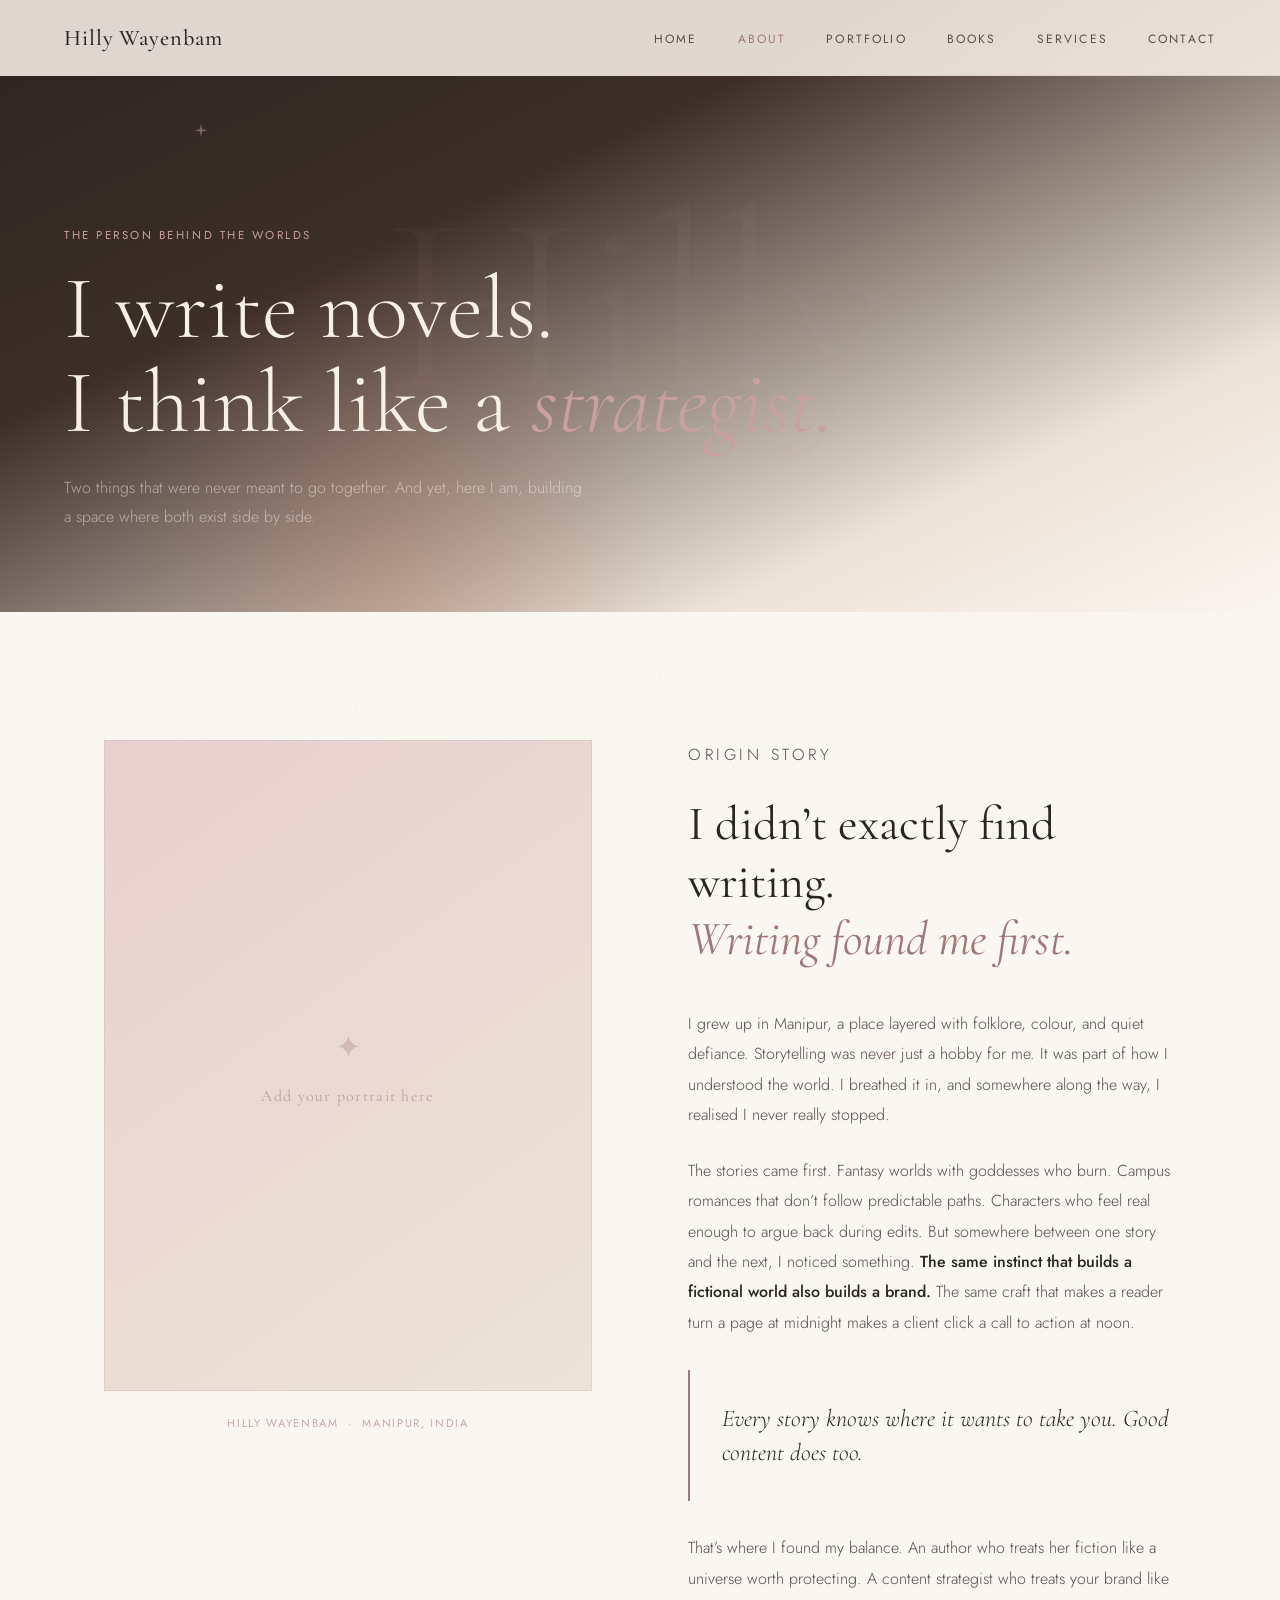
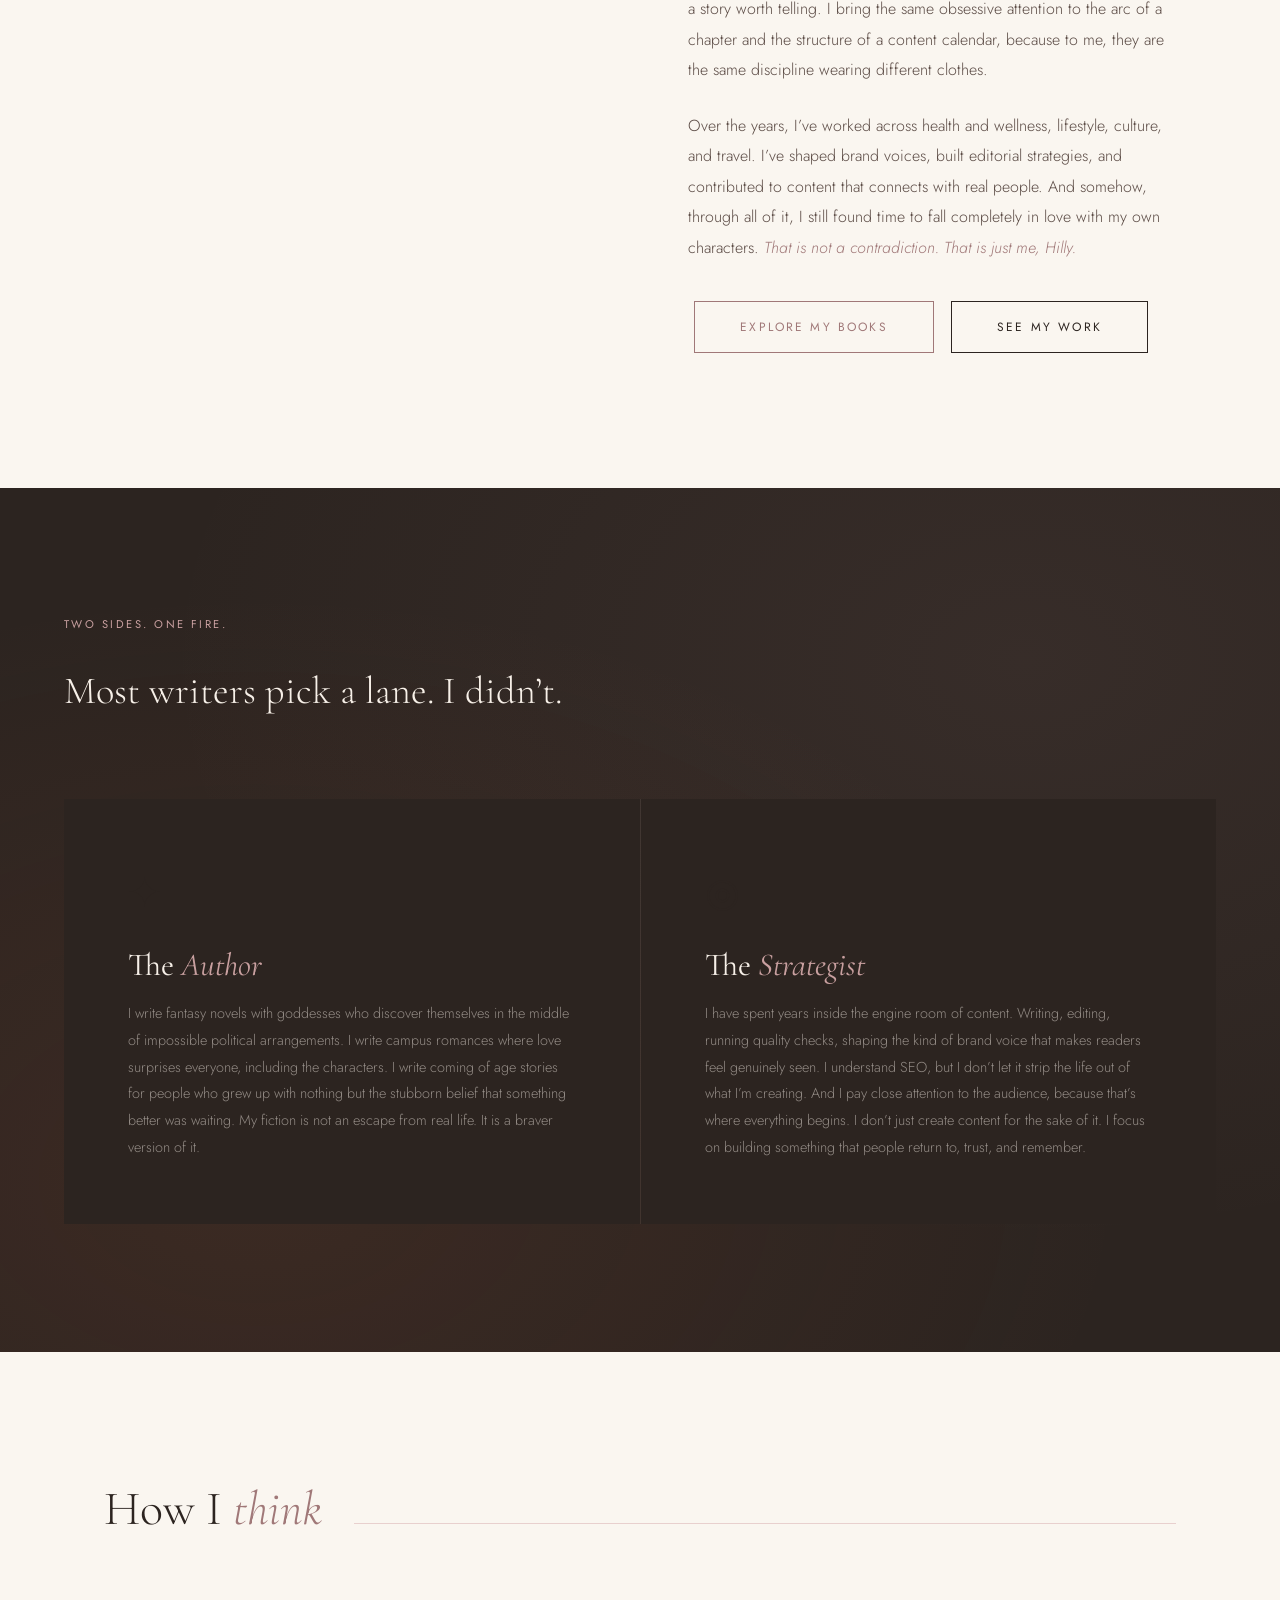
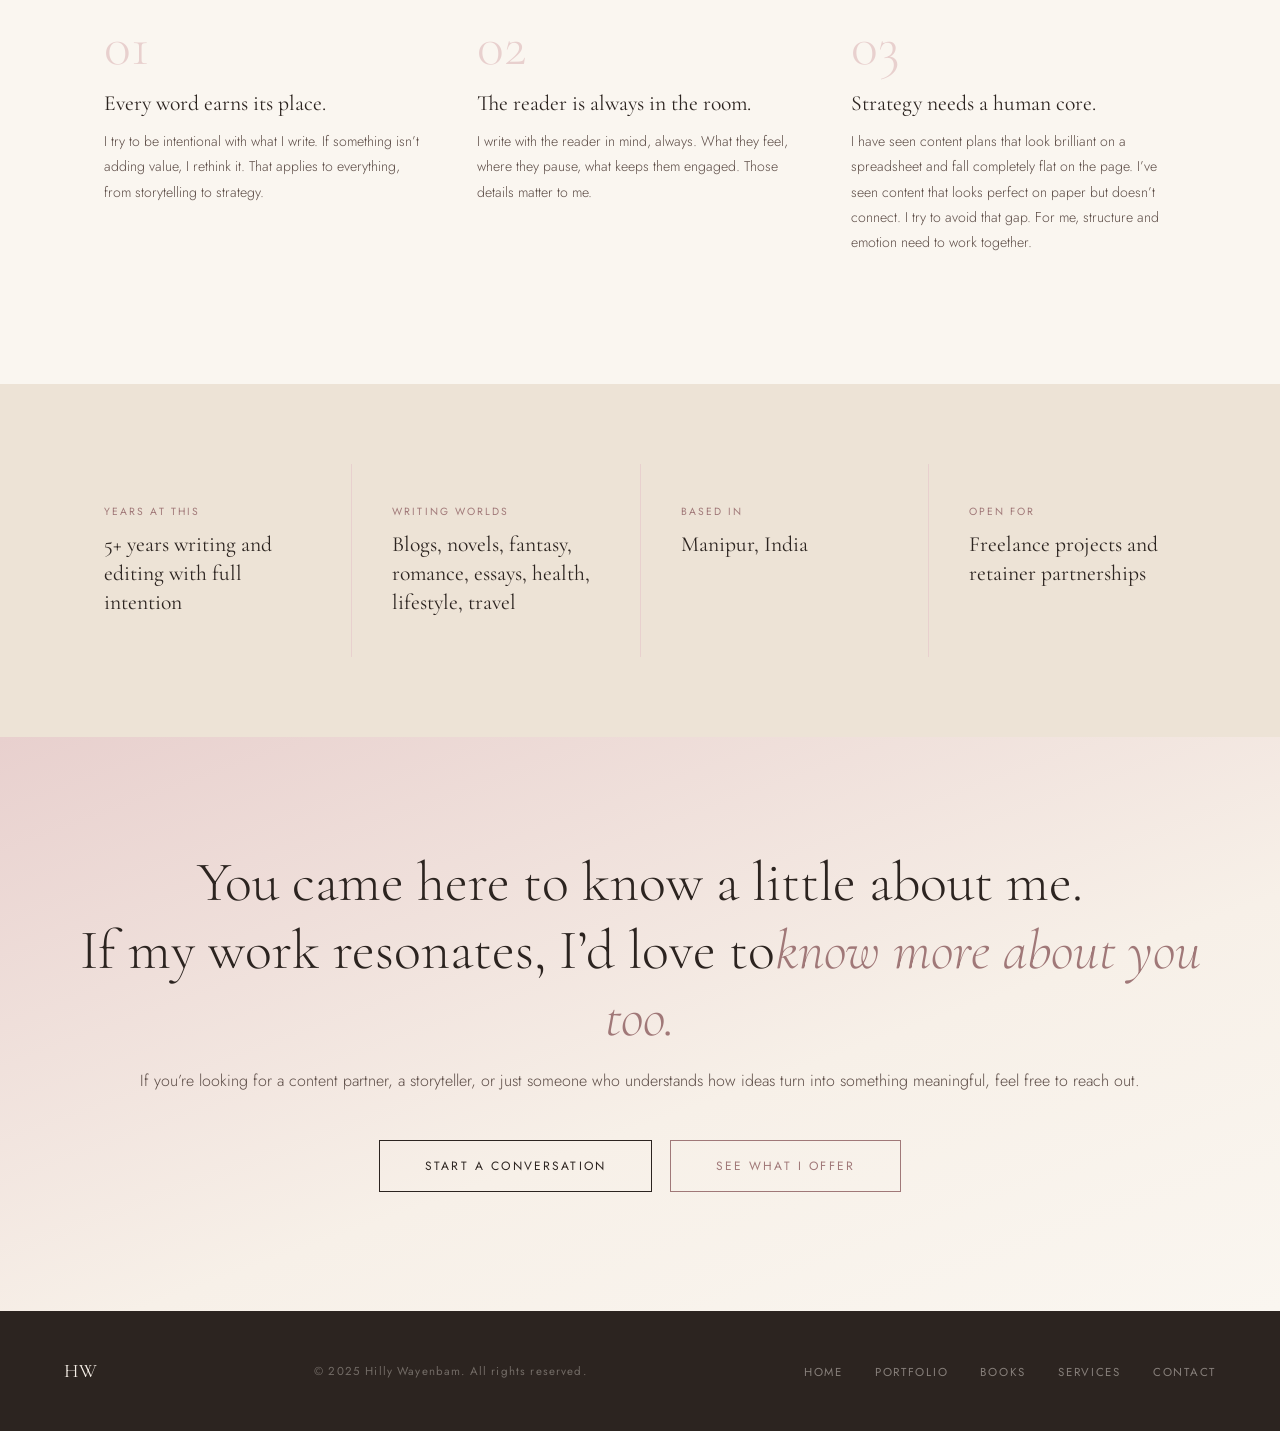
==== commit 014c87c8: "about.html" ====
--- a/about.html
+++ b/about.html
@@ -149,8 +149,8 @@
     <div class="star" style="top:20%;left:15%;animation:sparkle 3.2s infinite;"><svg width="18" height="18" viewBox="0 0 24 24"><path d="M12 2 L13.5 9.5 L21 11 L13.5 12.5 L12 20 L10.5 12.5 L3 11 L10.5 9.5 Z" fill="#c9a0a0" opacity="0.5"/></svg></div>
     <div class="star" style="top:42%;right:14%;animation:sparkle 2.7s .8s infinite;"><svg width="11" height="11" viewBox="0 0 24 24"><path d="M12 2 L13.5 9.5 L21 11 L13.5 12.5 L12 20 L10.5 12.5 L3 11 L10.5 9.5 Z" fill="#c8a96e" opacity="0.5"/></svg></div>
     <p class="hero-eyebrow">The person behind the worlds</p>
-    <h1 class="hero-title">She writes like a novelist.<br>She thinks like a <em>strategist.</em></h1>
-    <p class="hero-sub">Two things that were never supposed to go together. And yet here she is, setting the page on fire with both.</p>
+    <h1 class="hero-title">I write novels.<br>I think like a <em>strategist.</em></h1>
+    <p class="hero-sub">Two things that were never meant to go together. And yet, here I am, building a space where both exist side by side.</p>
   </section>
 
   <main>
@@ -167,17 +167,17 @@
 
       <div class="story-text">
         <p class="section-label fade-up">Origin story</p>
-        <h2 class="fade-up">She did not find writing.<br><em>Writing found her first.</em></h2>
-        <p class="fade-up">Hilly grew up in Manipur, a corner of India so layered with folklore, colour, and quiet defiance that storytelling was never a hobby. It was the air. She breathed it in and never stopped exhaling worlds.</p>
-        <p class="fade-up">The stories came first. Fantasy novels with goddesses who burn. Campus romances that flip every tired script. Characters so real they argue back during edits. But somewhere between one story and the next, Hilly noticed something. <strong>The same instinct that builds a fictional world also builds a brand.</strong> The same craft that makes a reader turn a page at midnight makes a client click a call to action at noon.</p>
+        <h2 class="fade-up">I didn’t exactly find writing.<br><em>Writing found me first.</em></h2>
+        <p class="fade-up">I grew up in Manipur, a place layered with folklore, colour, and quiet defiance. Storytelling was never just a hobby for me. It was part of how I understood the world. I breathed it in, and somewhere along the way, I realised I never really stopped.</p>
+        <p class="fade-up">The stories came first. Fantasy worlds with goddesses who burn. Campus romances that don’t follow predictable paths. Characters who feel real enough to argue back during edits. But somewhere between one story and the next, I noticed something. <strong>The same instinct that builds a fictional world also builds a brand.</strong> The same craft that makes a reader turn a page at midnight makes a client click a call to action at noon.</p>
         <div class="pull-quote fade-up">
-          <p>Every great story knows exactly where it wants you to end up. So does every great content strategy.</p>
-        </div>
-        <p class="fade-up">So she became both. An author who treats her fiction like a universe worth protecting. A content strategist who treats your brand like a story worth telling. She brings the same obsessive attention to the arc of a chapter and the structure of a content calendar, because to her, they are the same discipline wearing different clothes.</p>
-        <p class="fade-up">Several years across health and wellness, lifestyle, culture, and travel writing. Brand voices shaped. Editorial strategies built. Content teams held to the highest standards. And somehow, through all of it, she still found time to fall completely in love with her own characters. <em>That is not a contradiction. That is just Hilly.</em></p>
+          <p>Every story knows where it wants to take you. Good content does too.</p>
+        </div>
+        <p class="fade-up">That’s where I found my balance. An author who treats her fiction like a universe worth protecting. A content strategist who treats your brand like a story worth telling. I bring the same obsessive attention to the arc of a chapter and the structure of a content calendar, because to me, they are the same discipline wearing different clothes.</p>
+        <p class="fade-up">Over the years, I’ve worked across health and wellness, lifestyle, culture, and travel. I’ve shaped brand voices, built editorial strategies, and contributed to content that connects with real people. And somehow, through all of it, I still found time to fall completely in love with my own characters. <em>That is not a contradiction. That is just me, Hilly.</em></p>
         <div class="fade-up" style="margin-top:2rem;">
-          <a href="books.html" class="btn btn-rose">Explore her books</a>
-          <a href="portfolio.html" class="btn">See her work</a>
+          <a href="books.html" class="btn btn-rose">Explore my books</a>
+          <a href="portfolio.html" class="btn">See my work</a>
         </div>
       </div>
     </section>
@@ -185,17 +185,17 @@
     <section class="dual">
       <div class="dual-inner">
         <p class="dual-label fade-up">Two sides. One fire.</p>
-        <p class="dual-intro fade-up">Most writers pick a lane. Hilly builds a road that goes <em>both ways</em> and still arrives faster than anyone expected.</p>
+        <p class="dual-intro fade-up">Most writers pick a lane. I didn’t.</p>
         <div class="dual-grid">
           <div class="dual-card fade-up">
             <span class="card-icon">✦</span>
             <h3>The <em>Author</em></h3>
-            <p>She writes fantasy novels with goddesses who discover themselves in the middle of impossible political arrangements. She writes campus romances where love surprises everyone, including the characters. She writes coming of age stories for people who grew up with nothing but the stubborn belief that something better was waiting. And she writes a non fiction guide that reads like a friend holding your hand through the scariest week of your life. Her fiction is not an escape from real life. It is a braver version of it.</p>
+            <p>I write fantasy novels with goddesses who discover themselves in the middle of impossible political arrangements. I write campus romances where love surprises everyone, including the characters. I write coming of age stories for people who grew up with nothing but the stubborn belief that something better was waiting. My fiction is not an escape from real life. It is a braver version of it.</p>
           </div>
           <div class="dual-card fade-up">
             <span class="card-icon">◎</span>
             <h3>The <em>Strategist</em></h3>
-            <p>She has spent years inside the engine room of content. Writing, editing, running quality checks, shaping the kind of brand voice that makes readers feel genuinely seen. She understands SEO without becoming robotic about it. She understands your audience before you finish explaining who they are. She does not just produce content. She architects the reason your audience comes back, and keeps coming back, and eventually tells everyone they know.</p>
+            <p>I have spent years inside the engine room of content. Writing, editing, running quality checks, shaping the kind of brand voice that makes readers feel genuinely seen. I understand SEO, but I don’t let it strip the life out of what I’m creating. And I pay close attention to the audience, because that’s where everything begins. I don’t just create content for the sake of it. I focus on building something that people return to, trust, and remember.</p>
           </div>
         </div>
       </div>
@@ -203,24 +203,24 @@
 
     <section class="philosophy">
       <div class="philosophy-header">
-        <h2 class="fade-up">How she <em>thinks</em></h2>
+        <h2 class="fade-up">How I <em>think</em></h2>
         <div class="divider"></div>
       </div>
       <div class="philosophy-grid">
         <div class="phil-item fade-up">
           <div class="phil-num">01</div>
           <h3>Every word earns its place.</h3>
-          <p>She writes like every sentence is paying rent. If it is not doing something, it does not stay. Not in her novels. Not in your blog post. Not anywhere on the page.</p>
+          <p>I try to be intentional with what I write. If something isn’t adding value, I rethink it. That applies to everything, from storytelling to strategy.</p>
         </div>
         <div class="phil-item fade-up">
           <div class="phil-num">02</div>
           <h3>The reader is always in the room.</h3>
-          <p>She writes with the reader sitting right across from her. She knows what makes them lean in. She knows the exact moment they would click away, and she makes absolutely sure that moment never comes.</p>
+          <p>I write with the reader in mind, always. What they feel, where they pause, what keeps them engaged. Those details matter to me.</p>
         </div>
         <div class="phil-item fade-up">
           <div class="phil-num">03</div>
-          <h3>Strategy without soul is just noise.</h3>
-          <p>She has seen content plans that look brilliant on a spreadsheet and fall completely flat on the page. She refuses to make that trade. Every strategy she builds has a heartbeat in it.</p>
+          <h3>Strategy needs a human core.</h3>
+          <p>I have seen content plans that look brilliant on a spreadsheet and fall completely flat on the page. I’ve seen content that looks perfect on paper but doesn’t connect. I try to avoid that gap. For me, structure and emotion need to work together.</p>
         </div>
       </div>
     </section>
@@ -229,11 +229,11 @@
       <div class="facts-inner">
         <div class="fact-item fade-up">
           <div class="fact-label">Years at this</div>
-          <div class="fact-value">3 to 7 years writing and editing with full intention</div>
+          <div class="fact-value">5+ years writing and editing with full intention</div>
         </div>
         <div class="fact-item fade-up">
           <div class="fact-label">Writing worlds</div>
-          <div class="fact-value">Fantasy, romance, essays, health, lifestyle, travel</div>
+          <div class="fact-value">Blogs, novels, fantasy, romance, essays, health, lifestyle, travel</div>
         </div>
         <div class="fact-item fade-up">
           <div class="fact-label">Based in</div>
@@ -247,10 +247,10 @@
     </section>
 
     <section class="cta-strip">
-      <h2>You came to read about her.<br>Now let her <em>write for you.</em></h2>
-      <p>Whether you need a content partner, a storyteller for hire, or just want to talk craft over a brief, the door is open.</p>
+      <h2>You came here to know a little about me.<br>If my work resonates, I’d love to<em>know more about you too.</em></h2>
+      <p>If you’re looking for a content partner, a storyteller, or just someone who understands how ideas turn into something meaningful, feel free to reach out.</p>
       <a href="contact.html" class="btn">Start a conversation</a>
-      <a href="services.html" class="btn btn-rose">See what she offers</a>
+      <a href="services.html" class="btn btn-rose">See what I offer</a>
     </section>
   </main>
 
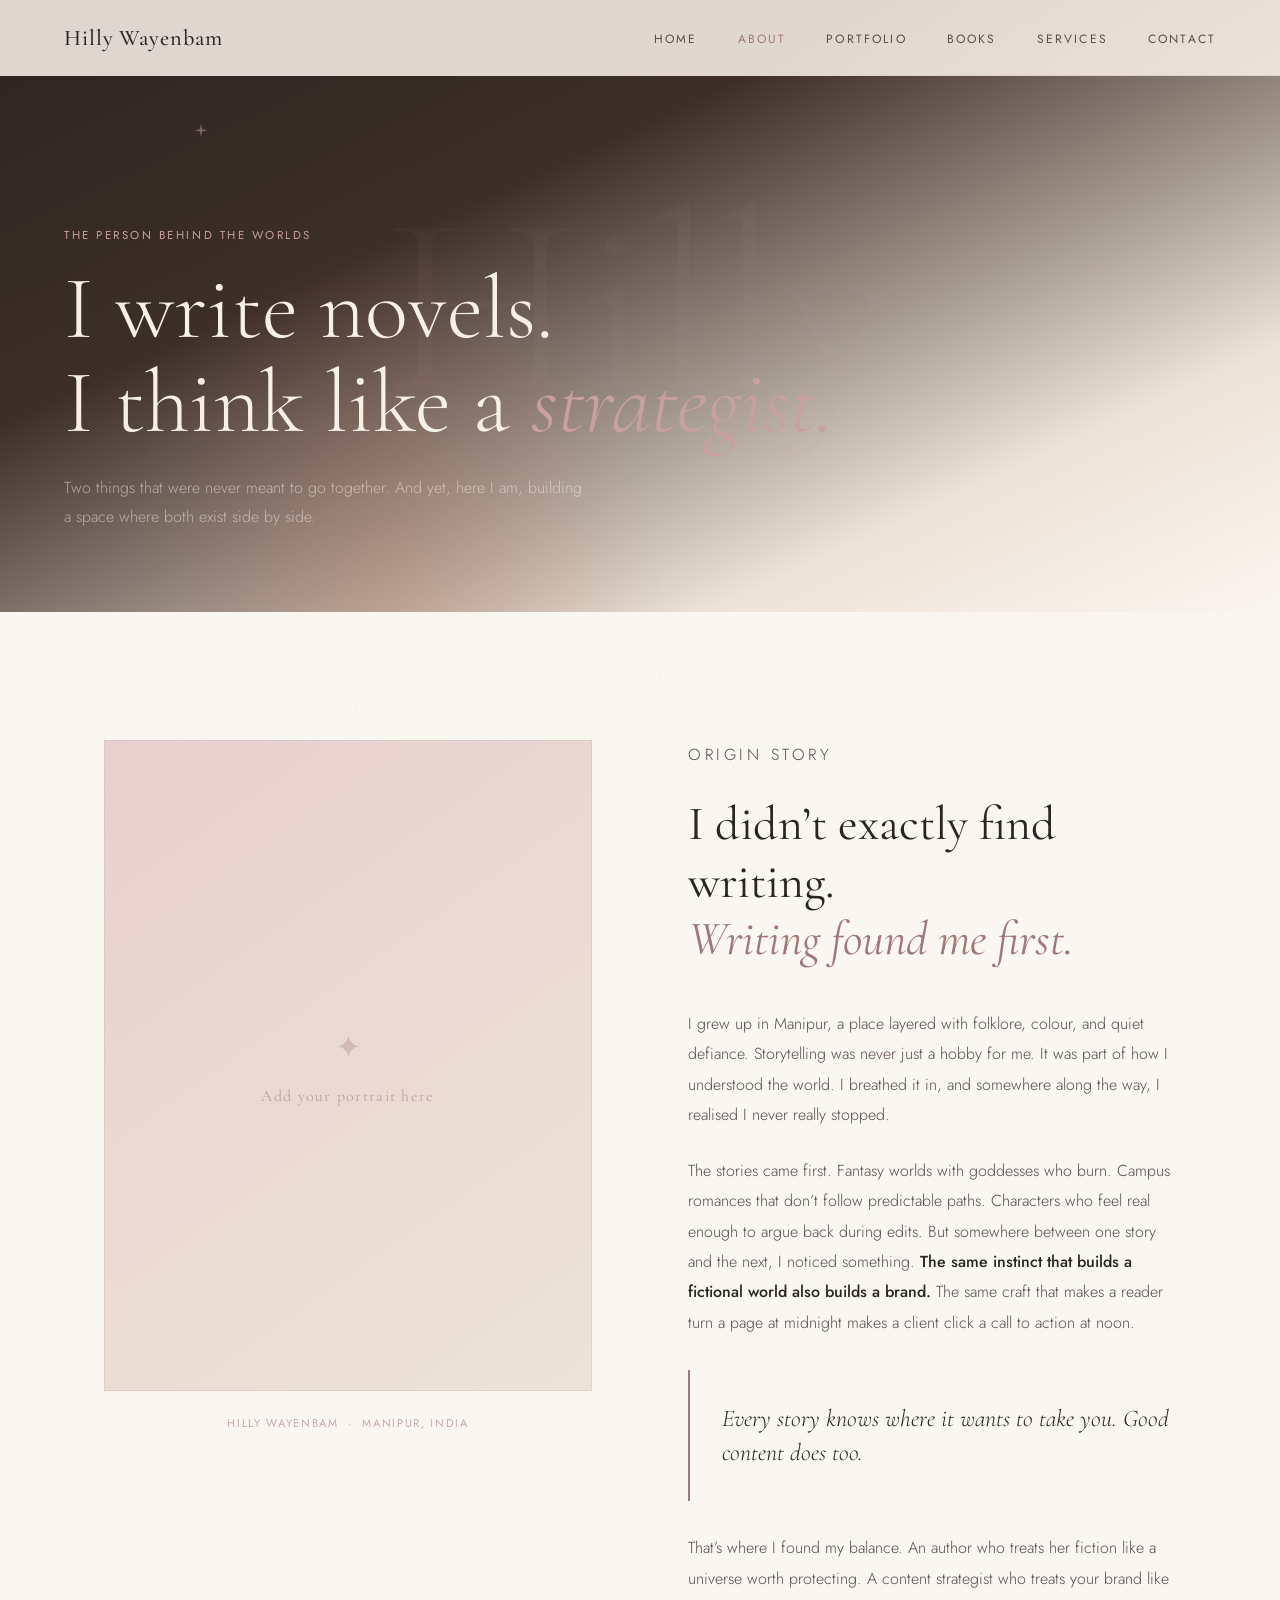
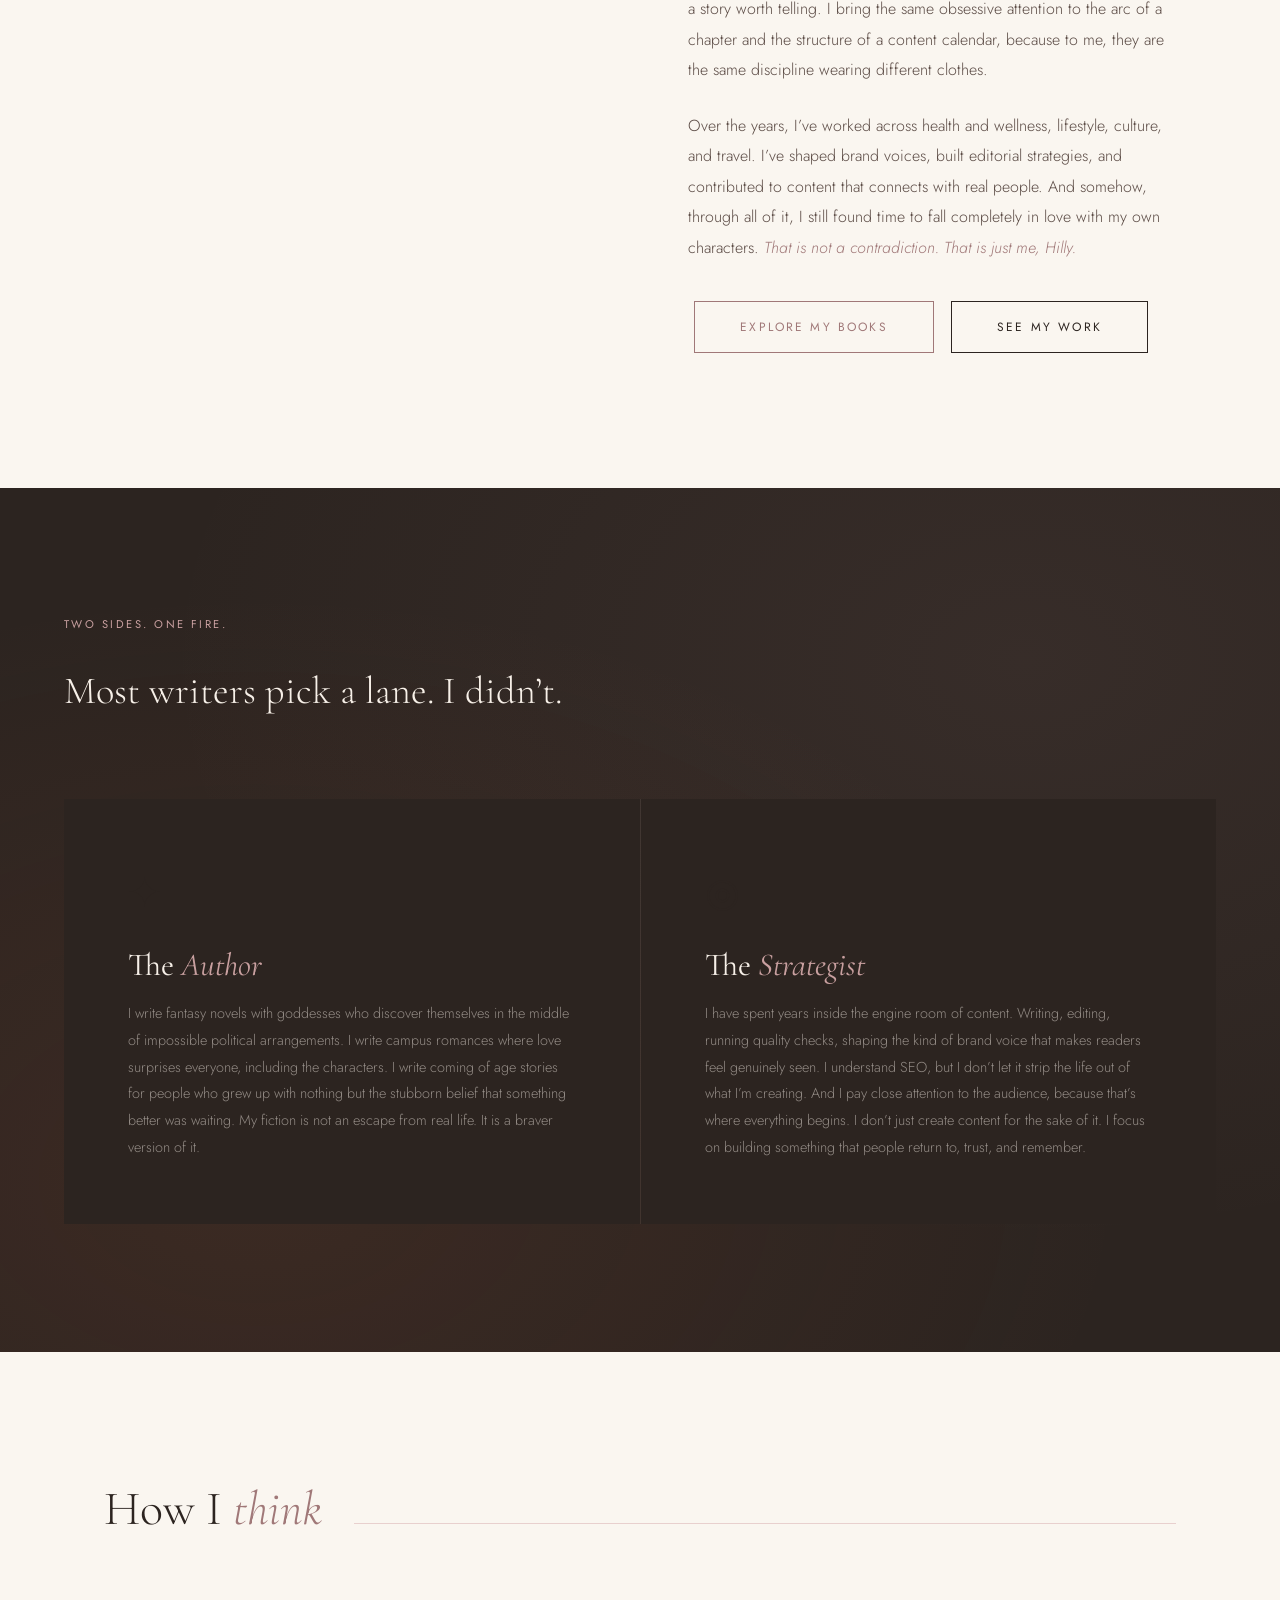
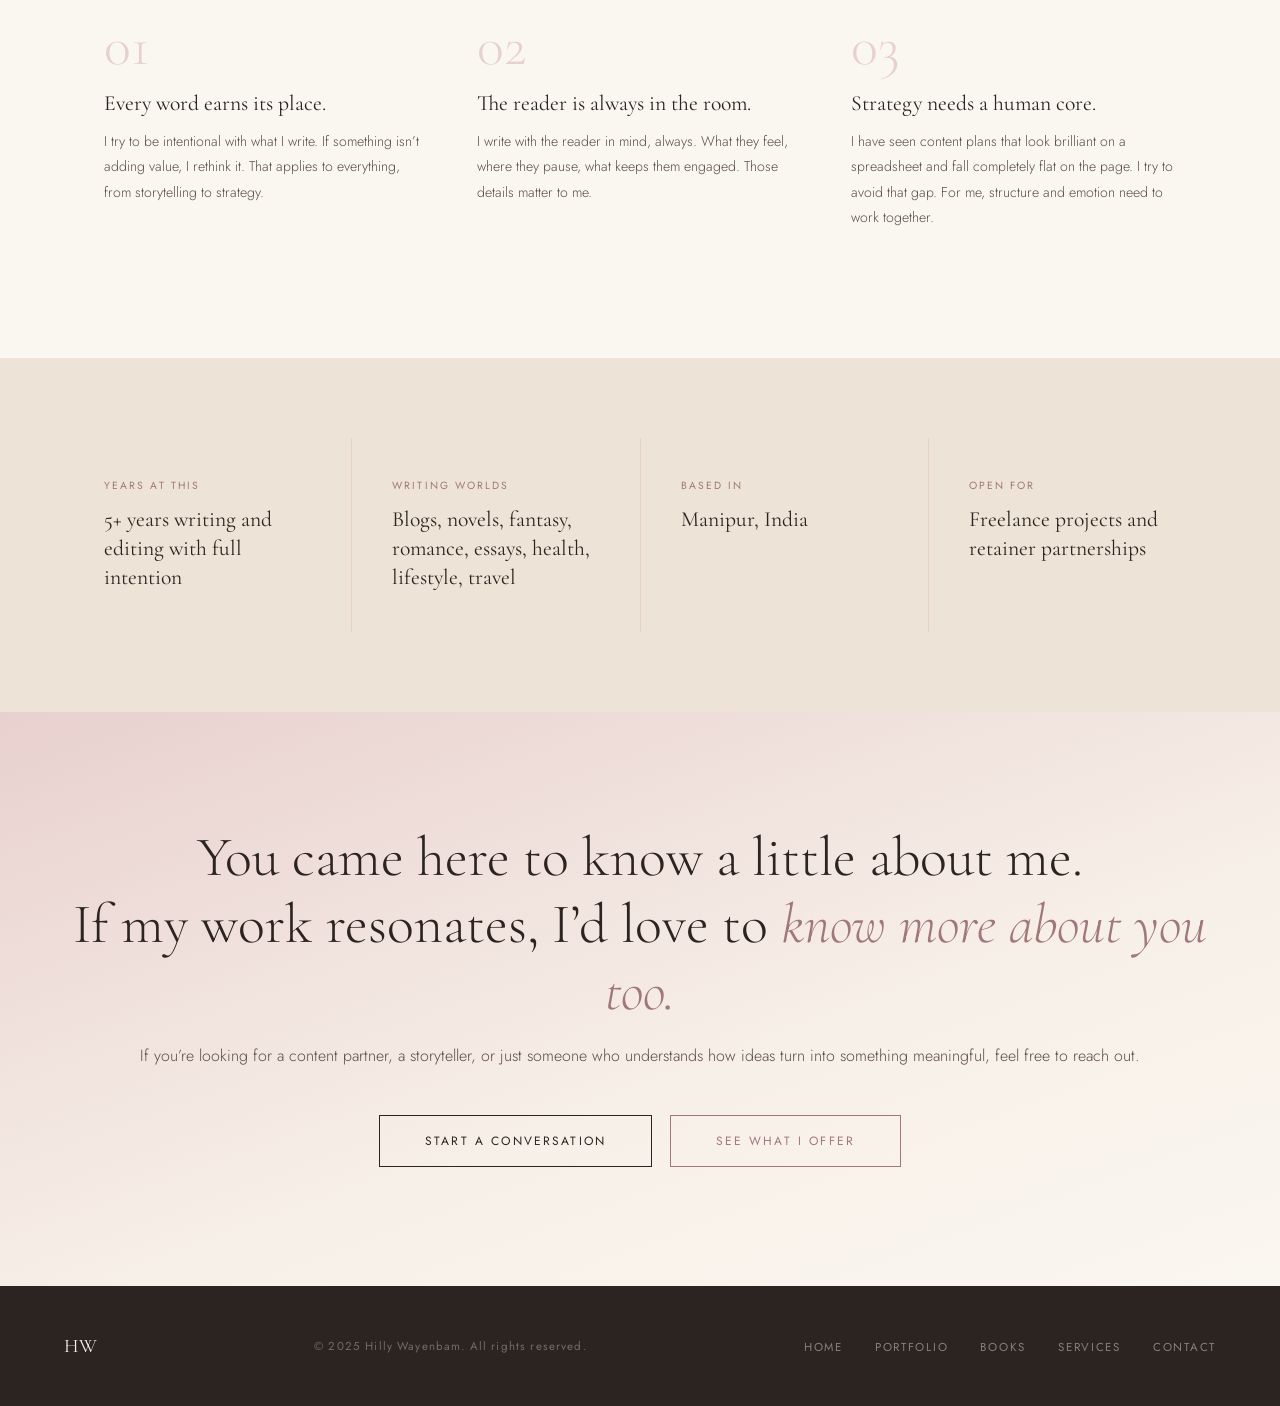
==== commit f8c26598: "about.html" ====
--- a/about.html
+++ b/about.html
@@ -220,7 +220,7 @@
         <div class="phil-item fade-up">
           <div class="phil-num">03</div>
           <h3>Strategy needs a human core.</h3>
-          <p>I have seen content plans that look brilliant on a spreadsheet and fall completely flat on the page. I’ve seen content that looks perfect on paper but doesn’t connect. I try to avoid that gap. For me, structure and emotion need to work together.</p>
+          <p>I have seen content plans that look brilliant on a spreadsheet and fall completely flat on the page. I try to avoid that gap. For me, structure and emotion need to work together.</p>
         </div>
       </div>
     </section>
@@ -247,7 +247,7 @@
     </section>
 
     <section class="cta-strip">
-      <h2>You came here to know a little about me.<br>If my work resonates, I’d love to<em>know more about you too.</em></h2>
+      <h2>You came here to know a little about me.<br>If my work resonates, I’d love to <em>know more about you too.</em></h2>
       <p>If you’re looking for a content partner, a storyteller, or just someone who understands how ideas turn into something meaningful, feel free to reach out.</p>
       <a href="contact.html" class="btn">Start a conversation</a>
       <a href="services.html" class="btn btn-rose">See what I offer</a>
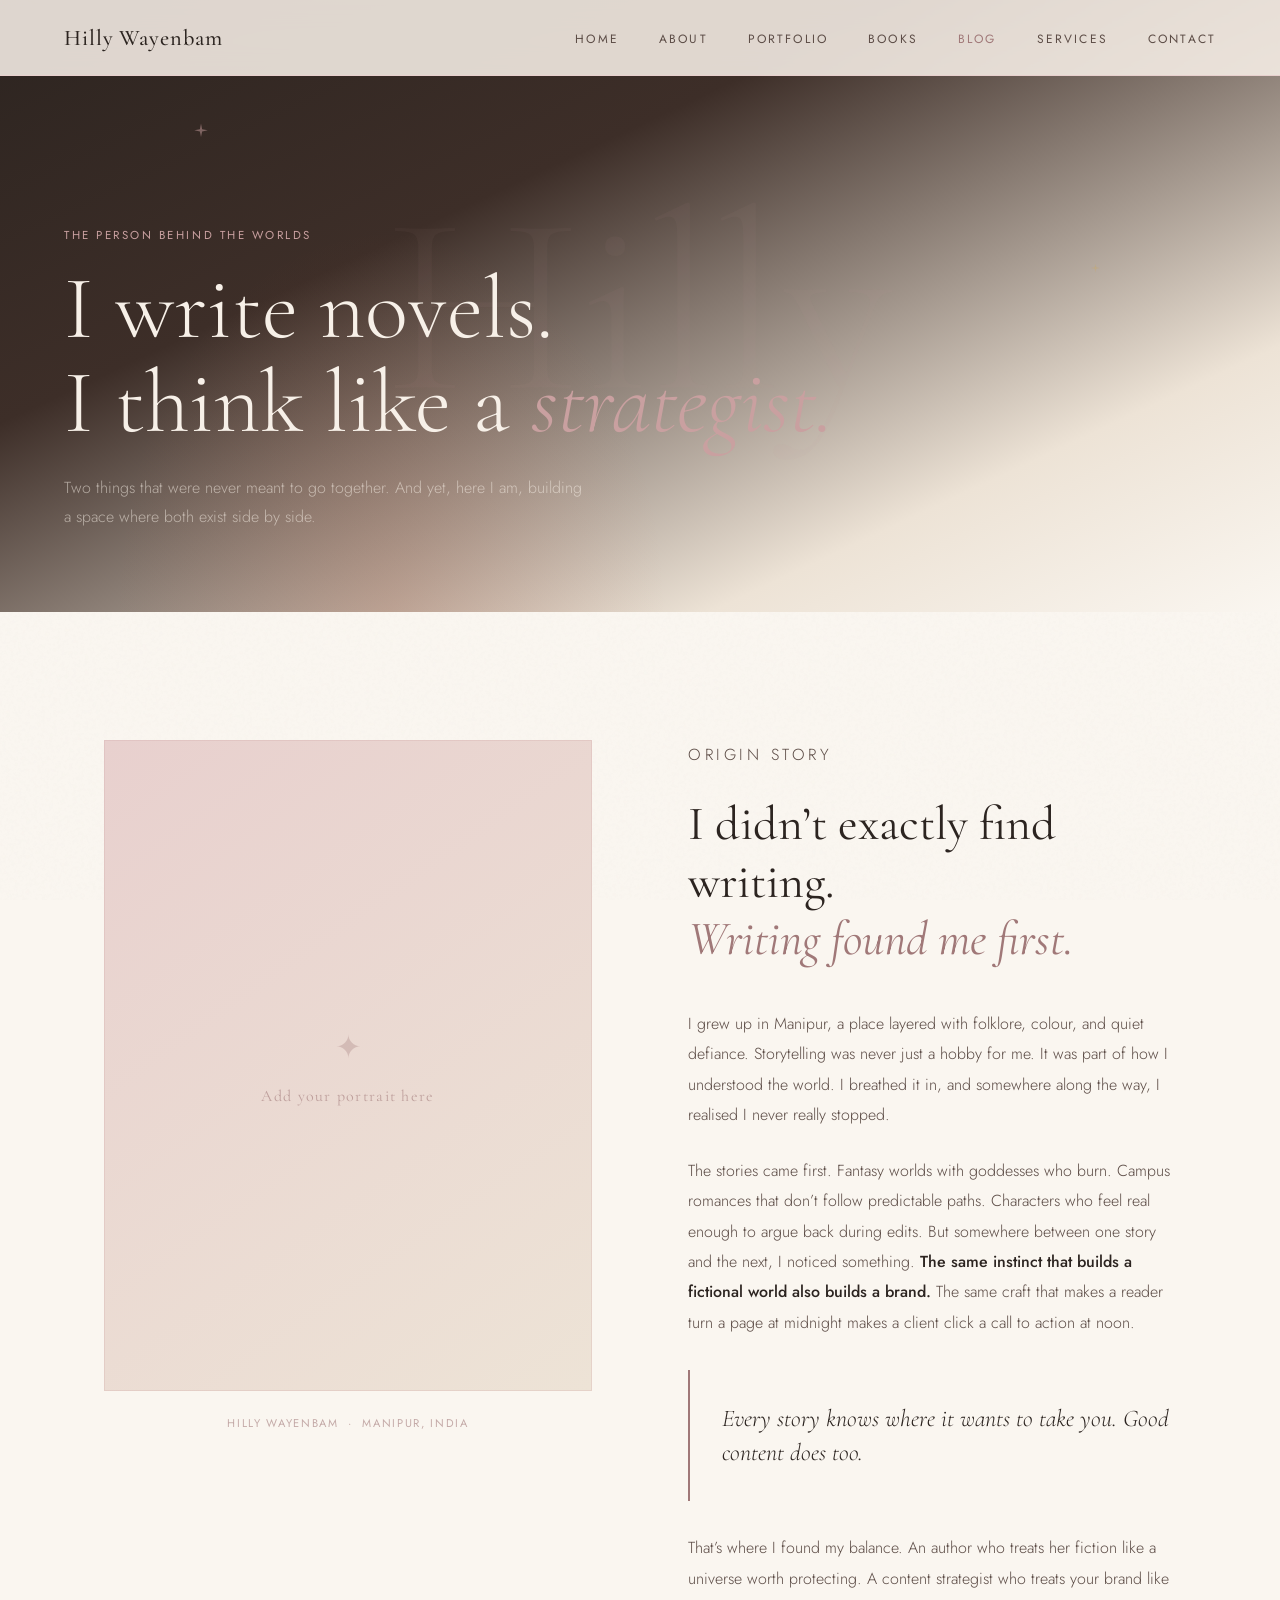
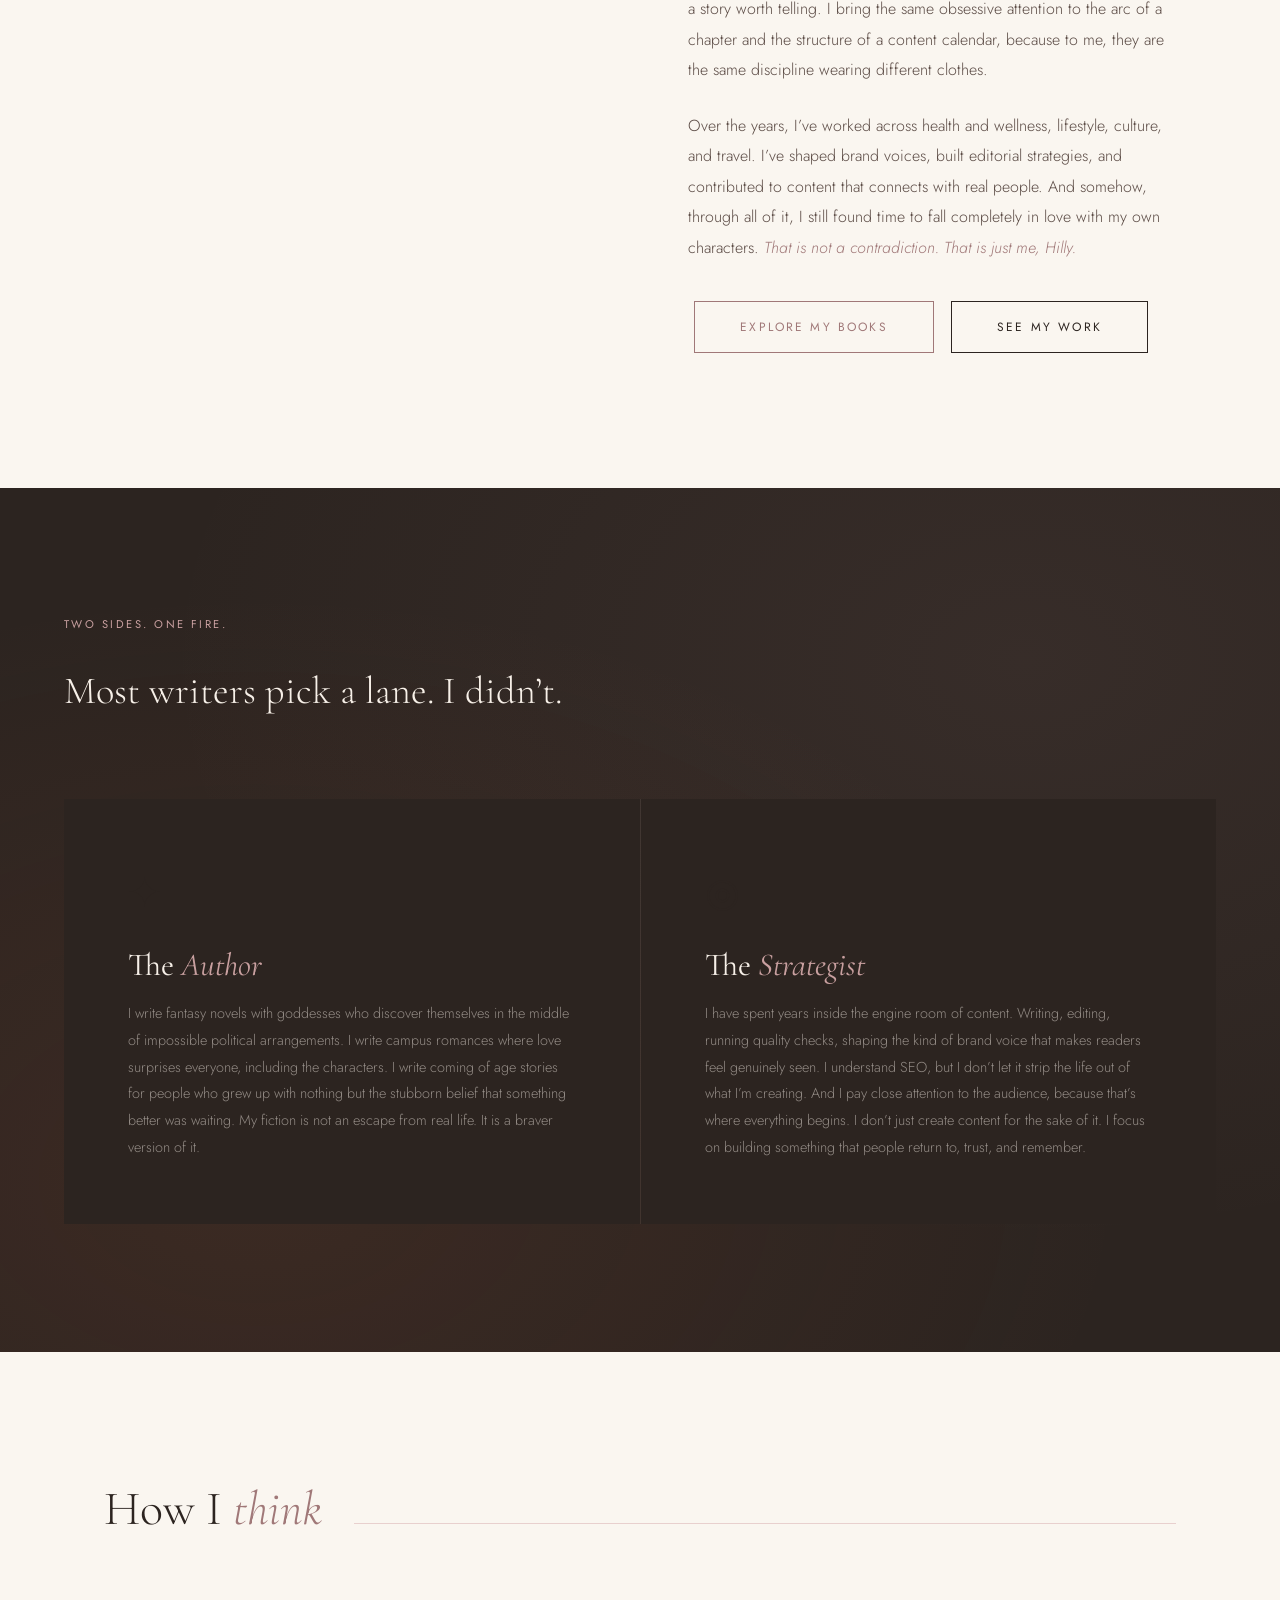
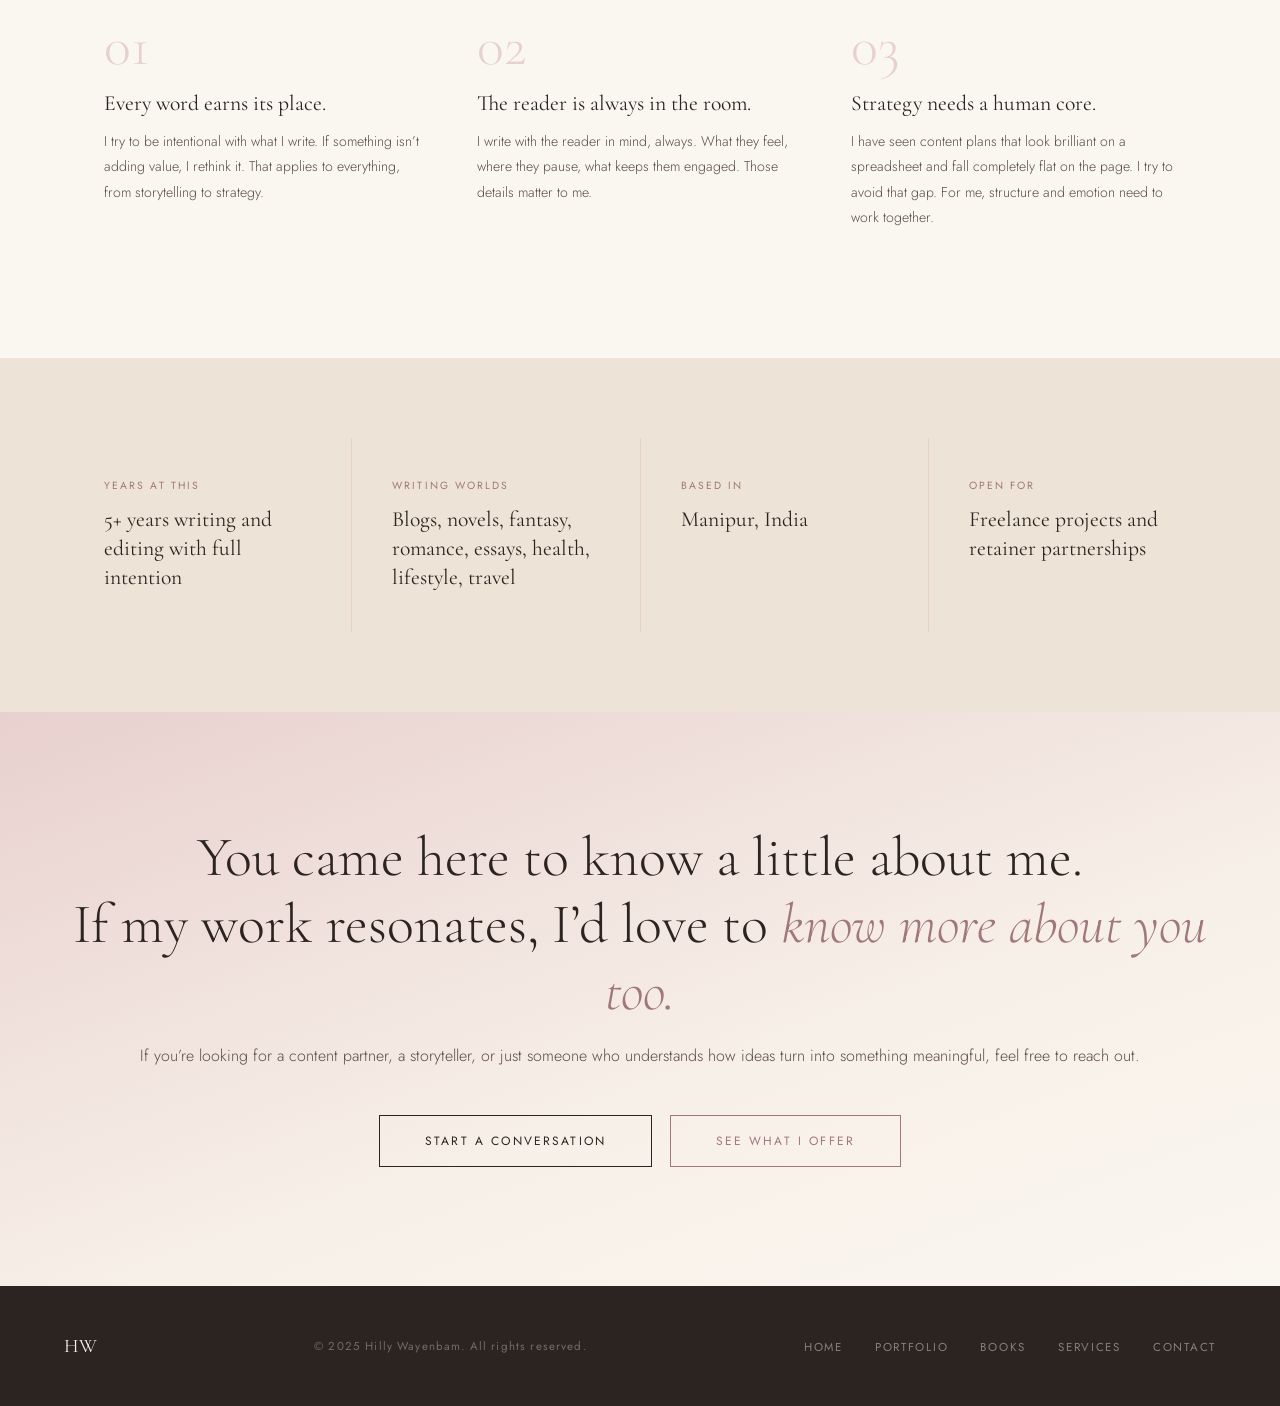
==== commit 6009e61d: "about.html" ====
--- a/about.html
+++ b/about.html
@@ -135,9 +135,10 @@
     <a href="index.html" class="nav-logo">Hilly Wayenbam</a>
     <ul class="nav-links">
       <li><a href="index.html">Home</a></li>
-      <li><a href="about.html" class="active">About</a></li>
+      <li><a href="about.html">About</a></li>
       <li><a href="portfolio.html">Portfolio</a></li>
       <li><a href="books.html">Books</a></li>
+      <li><a href="blog.html" class="active">Blog</a></li>
       <li><a href="services.html">Services</a></li>
       <li><a href="contact.html">Contact</a></li>
     </ul>
